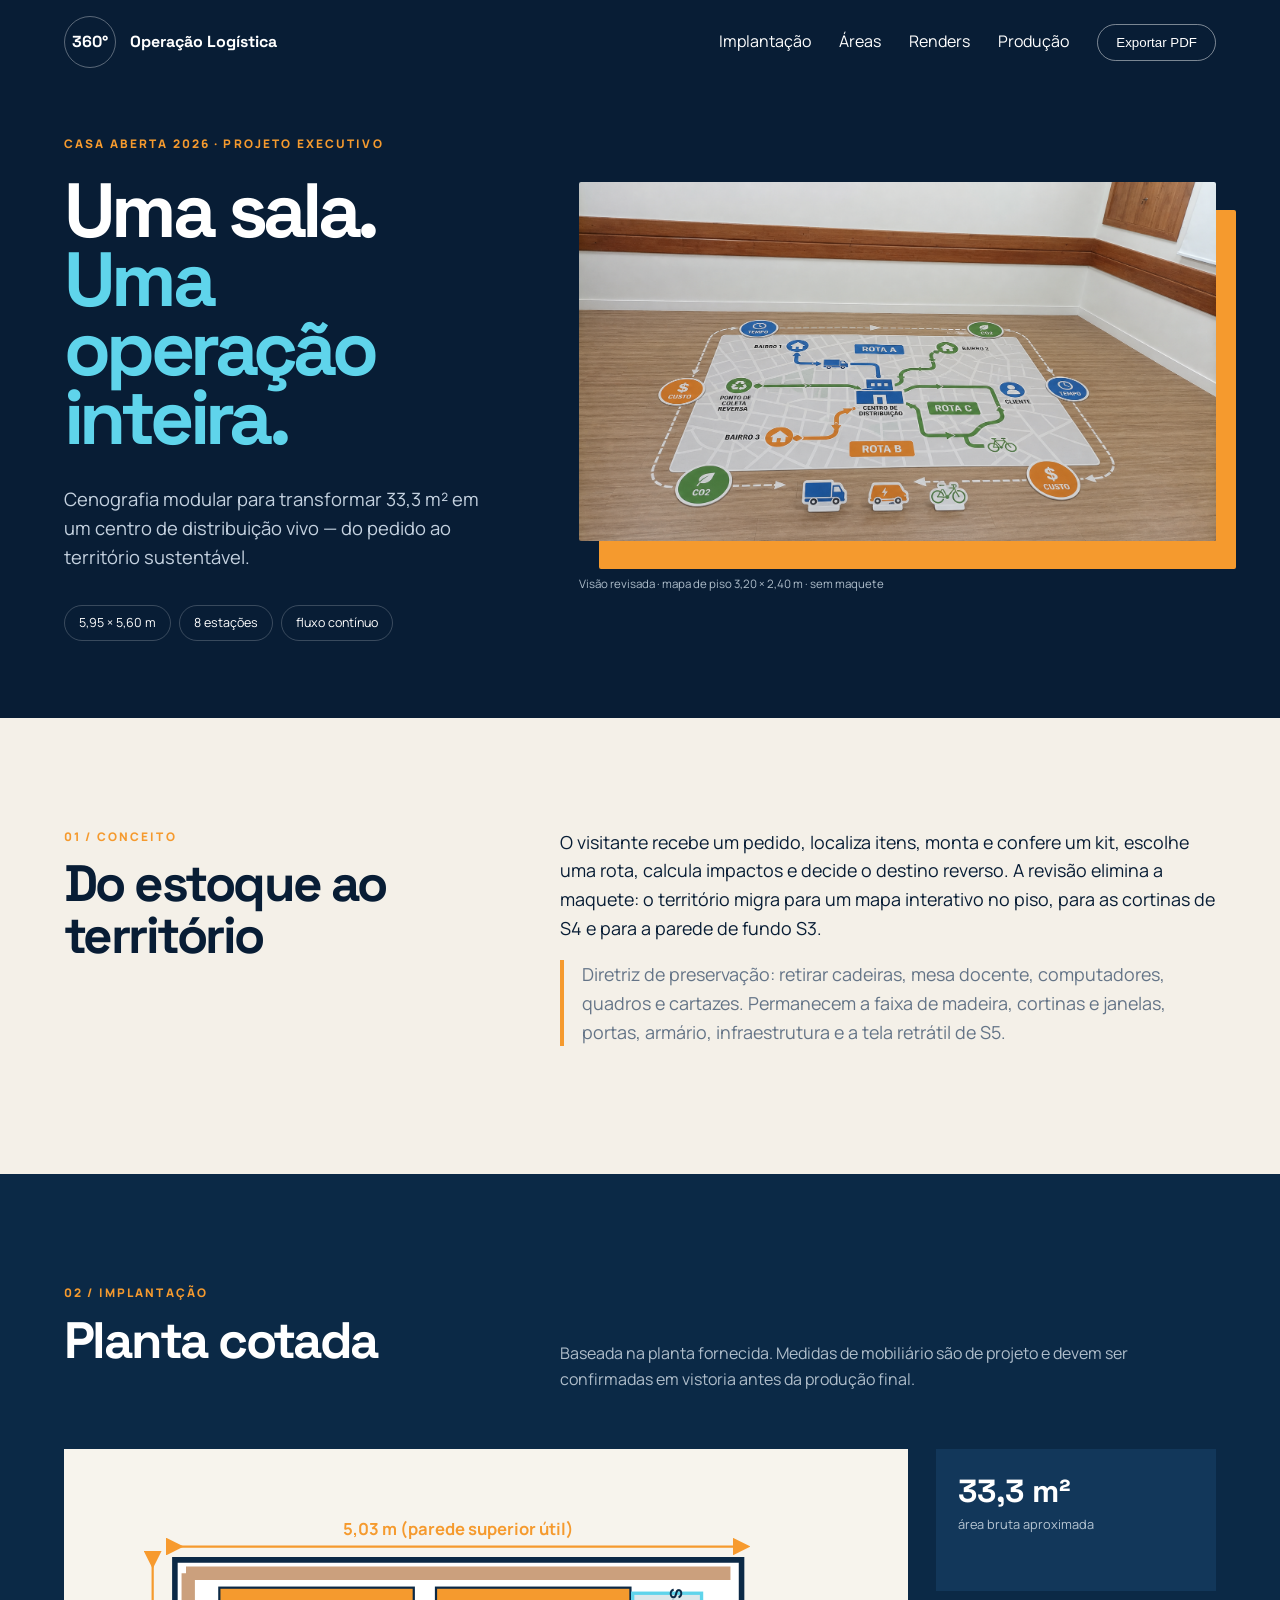
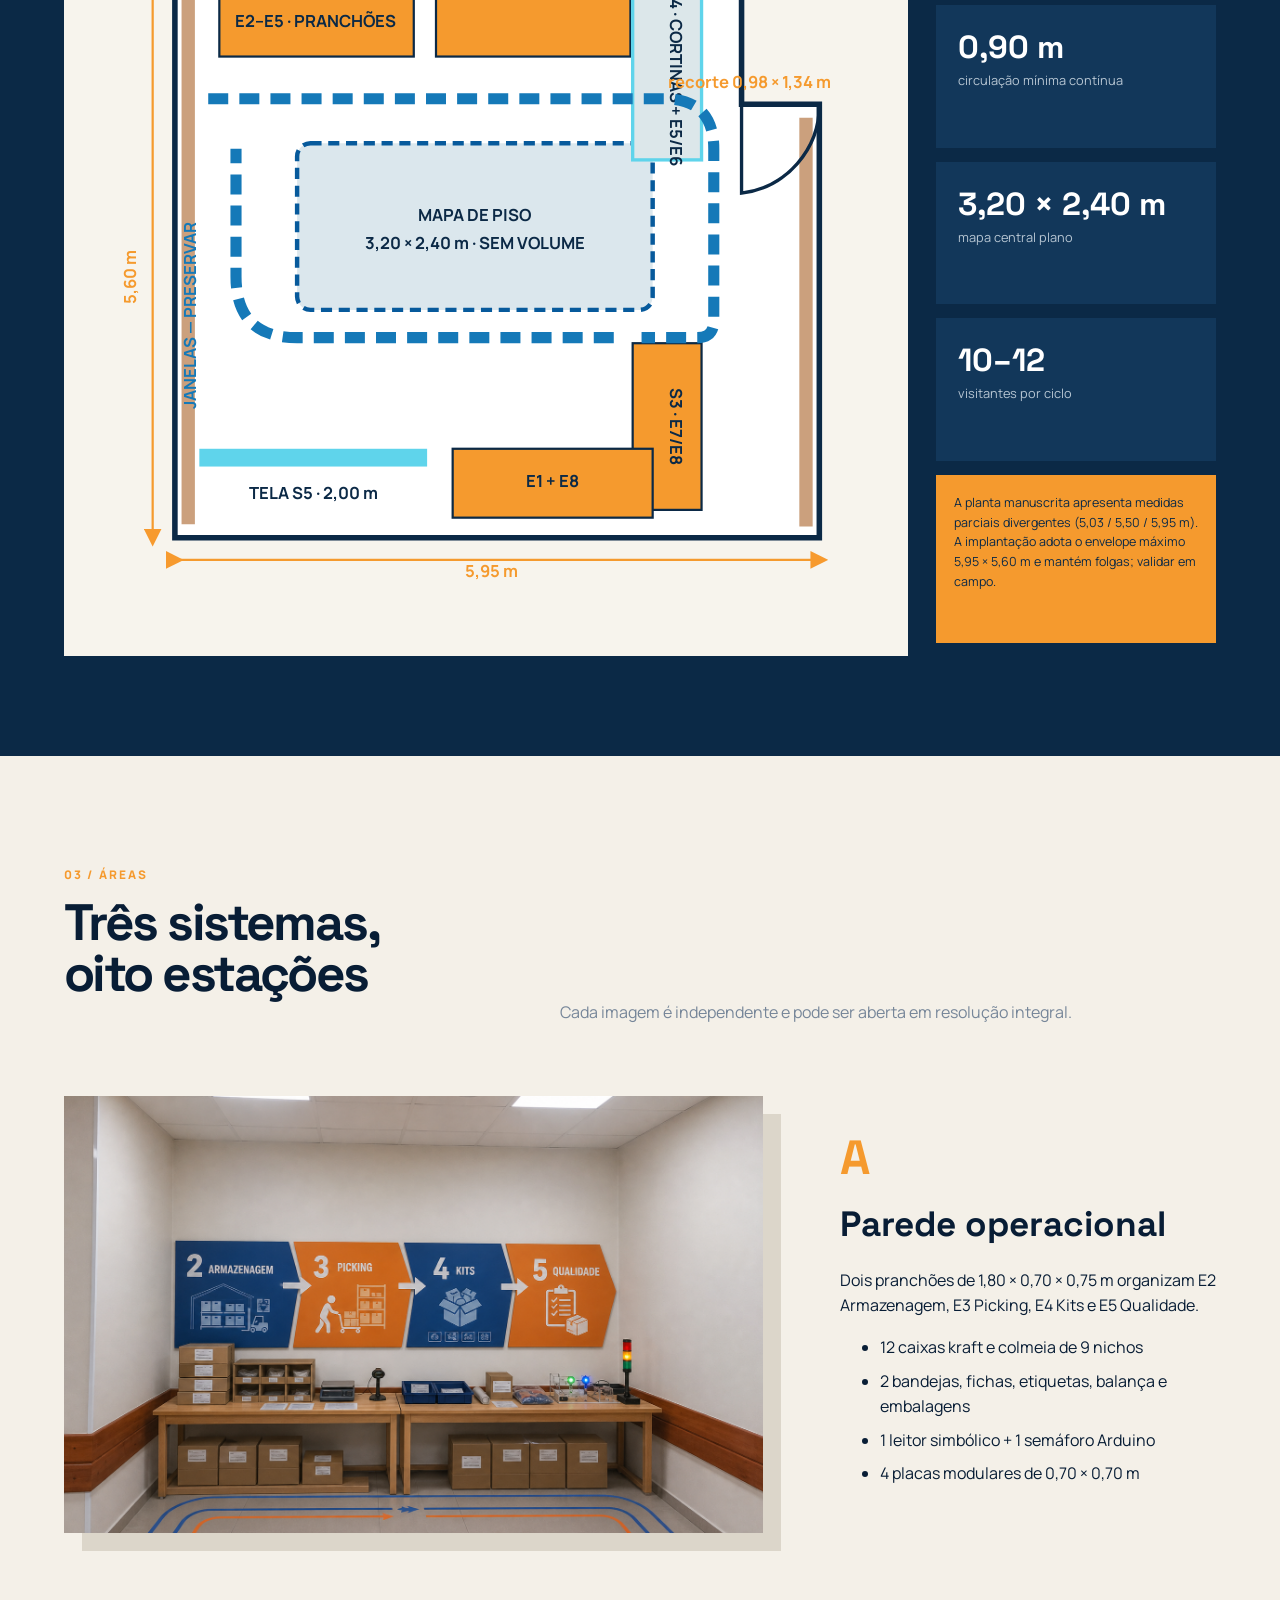
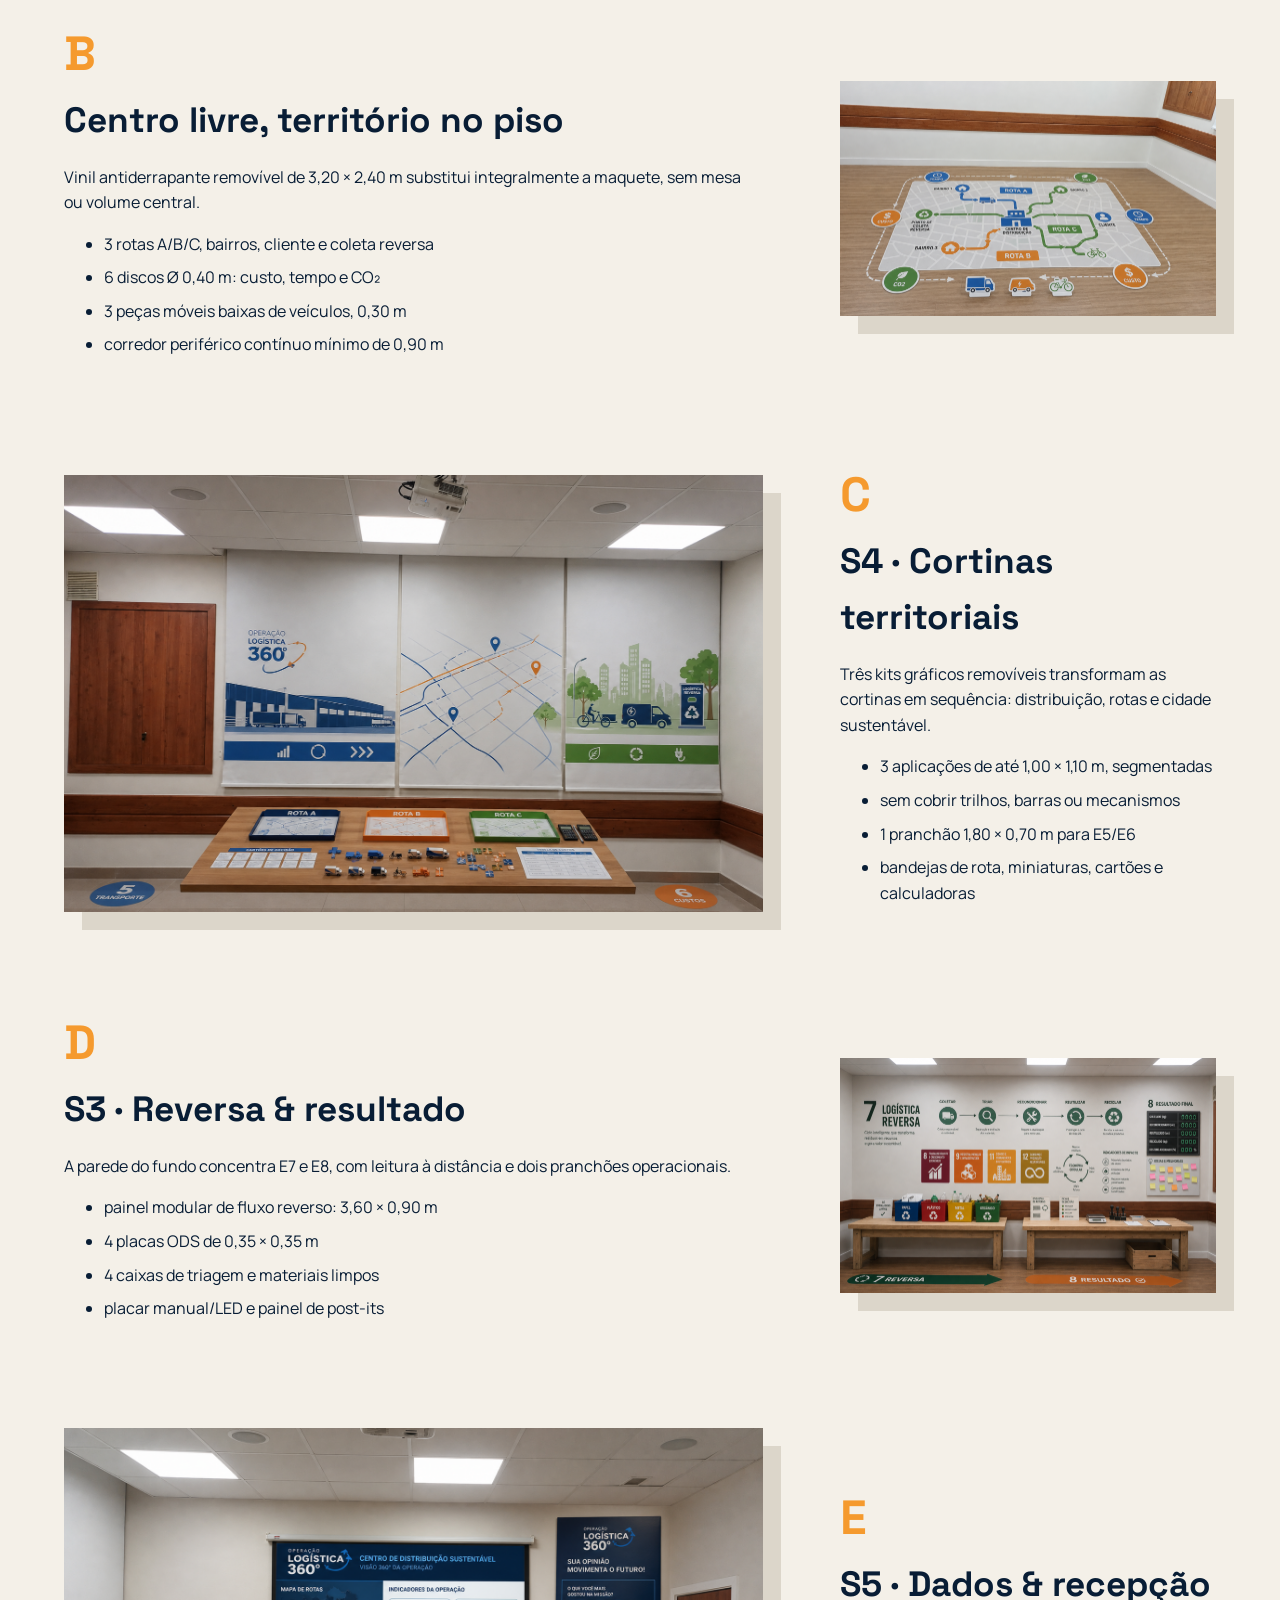
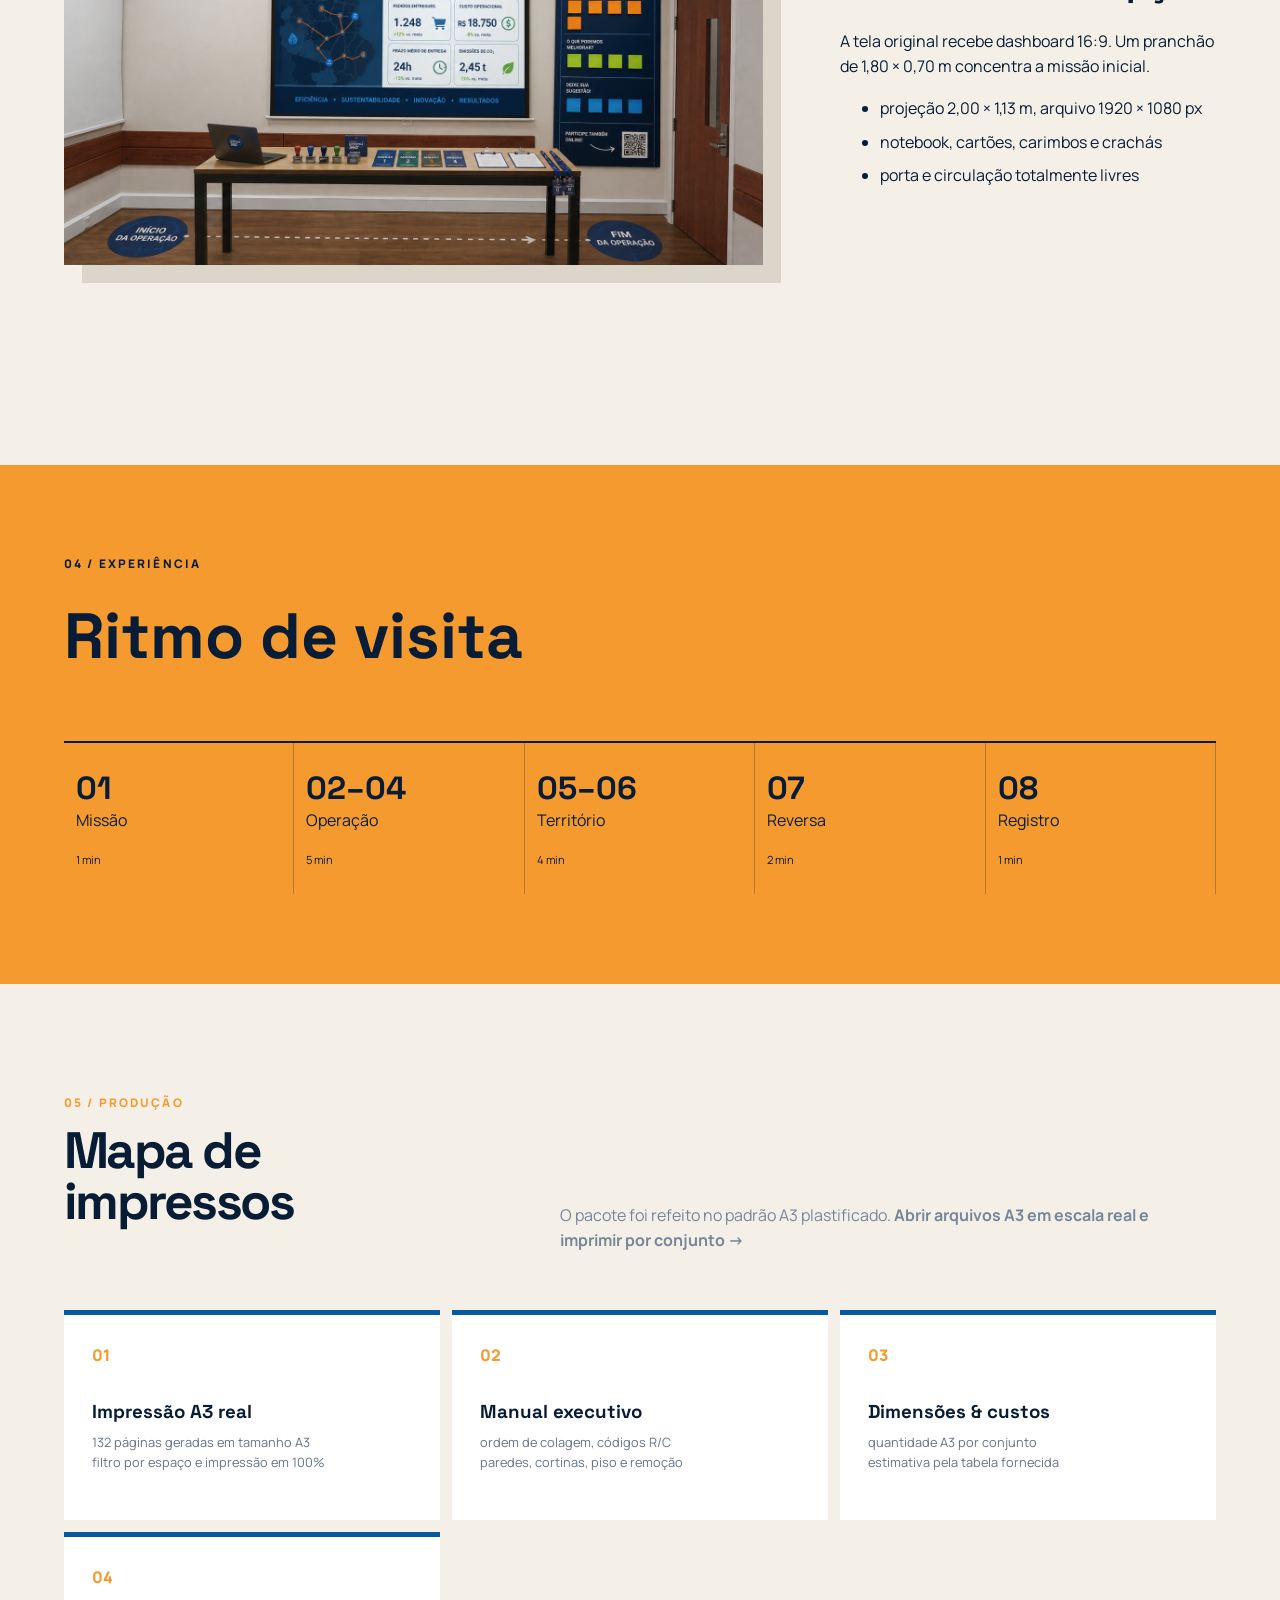
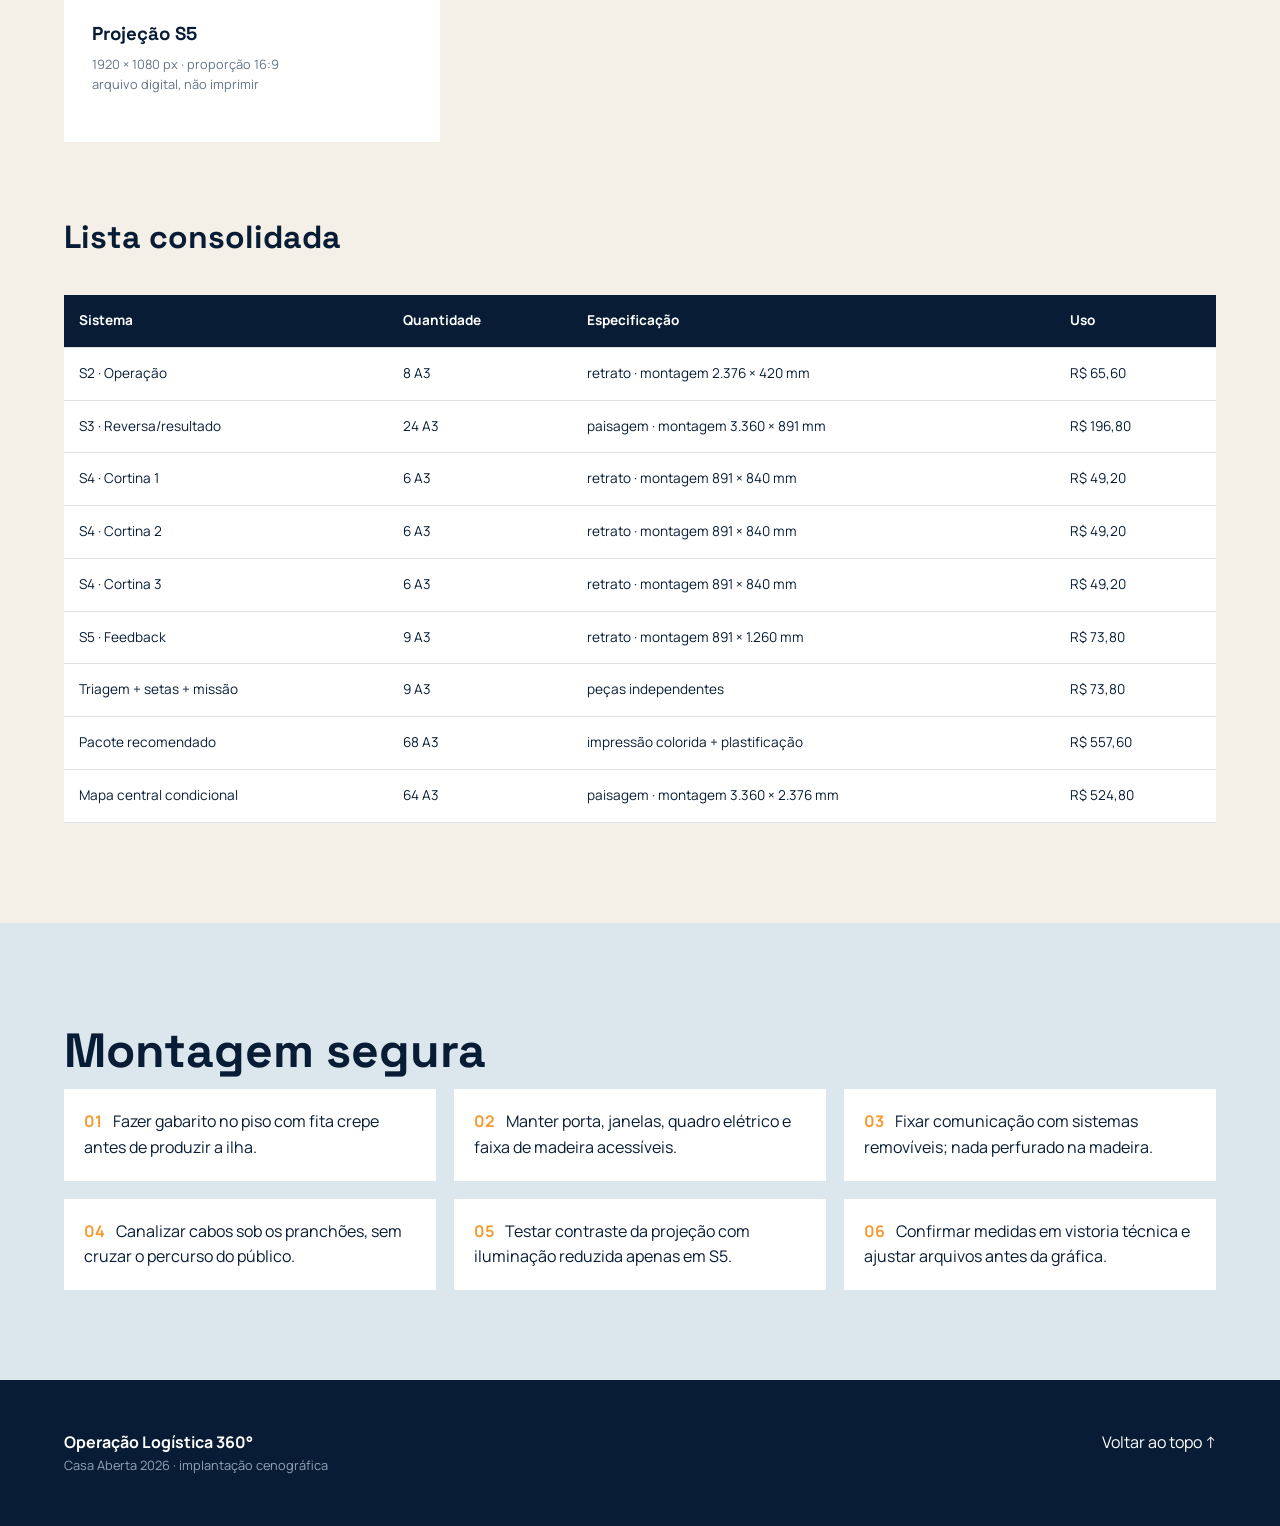
==== index.html @ 4469af79 "Add files via upload" ====
<!doctype html>
<html lang="pt-BR">
<head>
  <meta charset="utf-8">
  <meta name="viewport" content="width=device-width,initial-scale=1">
  <title>Implantação | Operação Logística 360°</title>
  <meta name="description" content="Projeto executivo de ambientação da Operação Logística 360° — Casa Aberta 2026.">
  <link rel="preconnect" href="https://fonts.googleapis.com">
  <link rel="preconnect" href="https://fonts.gstatic.com" crossorigin>
  <link href="https://fonts.googleapis.com/css2?family=Manrope:wght@400;600;700;800&family=Space+Grotesk:wght@500;600;700&display=swap" rel="stylesheet">
  <link rel="stylesheet" href="assets/css/style.css">
  <link rel="stylesheet" href="assets/css/revision.css">
</head>
<body>
  <header class="hero" id="topo">
    <nav><a class="brand" href="#topo"><span>360°</span> Operação Logística</a><div class="navlinks"><a href="#implantacao">Implantação</a><a href="#areas">Áreas</a><a href="renders.html">Renders</a><a href="#producao">Produção</a><button class="ghost" onclick="window.print()">Exportar PDF</button></div></nav>
    <div class="hero-grid">
      <div><p class="eyebrow">CASA ABERTA 2026 · PROJETO EXECUTIVO</p><h1>Uma sala.<br><em>Uma operação inteira.</em></h1><p class="lede">Cenografia modular para transformar 33,3 m² em um centro de distribuição vivo — do pedido ao território sustentável.</p><div class="chips"><span>5,95 × 5,60 m</span><span>8 estações</span><span>fluxo contínuo</span></div></div>
      <figure class="hero-shot"><img src="assets/images/render-centro-mapa-piso.png" alt="Mapa interativo de rotas aplicado no centro da sala"><figcaption>Visão revisada · mapa de piso 3,20 × 2,40 m · sem maquete</figcaption></figure>
    </div>
  </header>

  <main>
    <section class="intro"><div><p class="kicker">01 / CONCEITO</p><h2>Do estoque ao território</h2></div><div><p>O visitante recebe um pedido, localiza itens, monta e confere um kit, escolhe uma rota, calcula impactos e decide o destino reverso. A revisão elimina a maquete: o território migra para um mapa interativo no piso, para as cortinas de S4 e para a parede de fundo S3.</p><p class="note">Diretriz de preservação: retirar cadeiras, mesa docente, computadores, quadros e cartazes. Permanecem a faixa de madeira, cortinas e janelas, portas, armário, infraestrutura e a tela retrátil de S5.</p></div></section>

    <section id="implantacao" class="dark-section"><div class="section-head"><div><p class="kicker">02 / IMPLANTAÇÃO</p><h2>Planta cotada</h2></div><p>Baseada na planta fornecida. Medidas de mobiliário são de projeto e devem ser confirmadas em vistoria antes da produção final.</p></div>
      <div class="plan-layout"><div class="plan-card"><svg viewBox="0 0 720 680" role="img" aria-label="Planta esquemática cotada da sala">
        <defs><marker id="arr" markerWidth="8" markerHeight="8" refX="4" refY="4" orient="auto"><path d="M8 4 0 0v8z" fill="#f79a2e"/></marker></defs>
        <path class="room" d="M80 80H590V210H660V600H80Z"/><path class="wood" d="M90 92H580M92 92V588M648 222V590"/>
        <rect class="table" x="120" y="105" width="175" height="62"/><rect class="table" x="315" y="105" width="175" height="62"/><text x="207" y="140">E2–E5 · PRANCHÕES</text>
        <rect class="floor-map" x="190" y="245" width="320" height="150" rx="12"/><text x="350" y="315">MAPA DE PISO</text><text x="350" y="340">3,20 × 2,40 m · SEM VOLUME</text>
        <rect class="curtain" x="492" y="110" width="62" height="150"/><text transform="translate(526 185) rotate(90)">S4 · CORTINAS + E5/E6</text>
        <rect class="table" x="492" y="425" width="62" height="150"/><text transform="translate(526 500) rotate(90)">S3 · E7/E8</text>
        <rect class="screen" x="102" y="520" width="205" height="16"/><text x="205" y="565">TELA S5 · 2,00 m</text>
        <rect class="table" x="330" y="520" width="180" height="62"/><text x="420" y="554">E1 + E8</text>
        <path class="route" d="M110 205H520Q565 205 565 250V405Q565 420 550 420H500M475 420H190Q135 420 135 365V250"/>
        <text class="dim" x="335" y="58">5,03 m (parede superior útil)</text><line class="measure" x1="80" y1="68" x2="590" y2="68"/>
        <text class="dim" x="365" y="635">5,95 m</text><line class="measure" x1="80" y1="620" x2="660" y2="620"/>
        <text class="dim" transform="translate(45 365) rotate(-90)">5,60 m</text><line class="measure" x1="60" y1="80" x2="60" y2="600"/>
        <text class="dim" x="597" y="195">recorte 0,98 × 1,34 m</text><path class="door" d="M590 210v80a80 80 0 0 0 70-80"/>
        <text class="window" transform="translate(99 400) rotate(-90)">JANELAS — PRESERVAR</text>
      </svg></div>
      <aside class="metrics"><div><b>33,3 m²</b><span>área bruta aproximada</span></div><div><b>0,90 m</b><span>circulação mínima contínua</span></div><div><b>3,20 × 2,40 m</b><span>mapa central plano</span></div><div><b>10–12</b><span>visitantes por ciclo</span></div><p class="warning">A planta manuscrita apresenta medidas parciais divergentes (5,03 / 5,50 / 5,95 m). A implantação adota o envelope máximo 5,95 × 5,60 m e mantém folgas; validar em campo.</p></aside></div>
    </section>

    <section id="areas" class="areas"><div class="section-head"><div><p class="kicker">03 / ÁREAS</p><h2>Três sistemas, oito estações</h2></div><p>Cada imagem é independente e pode ser aberta em resolução integral.</p></div>
      <article class="area-card"><a href="assets/images/render-parede-operacional.png" target="_blank"><img src="assets/images/render-parede-operacional.png" alt="Parede operacional com pranchões"></a><div><span class="num">A</span><h3>Parede operacional</h3><p>Dois pranchões de 1,80 × 0,70 × 0,75 m organizam E2 Armazenagem, E3 Picking, E4 Kits e E5 Qualidade.</p><ul><li>12 caixas kraft e colmeia de 9 nichos</li><li>2 bandejas, fichas, etiquetas, balança e embalagens</li><li>1 leitor simbólico + 1 semáforo Arduino</li><li>4 placas modulares de 0,70 × 0,70 m</li></ul></div></article>
      <article class="area-card reverse"><a href="assets/images/render-centro-mapa-piso.png" target="_blank"><img src="assets/images/render-centro-mapa-piso.png" alt="Mapa interativo plano no centro da sala"></a><div><span class="num">B</span><h3>Centro livre, território no piso</h3><p>Vinil antiderrapante removível de 3,20 × 2,40 m substitui integralmente a maquete, sem mesa ou volume central.</p><ul><li>3 rotas A/B/C, bairros, cliente e coleta reversa</li><li>6 discos Ø 0,40 m: custo, tempo e CO₂</li><li>3 peças móveis baixas de veículos, 0,30 m</li><li>corredor periférico contínuo mínimo de 0,90 m</li></ul></div></article>
      <article class="area-card"><a href="assets/images/render-cortinas-s4.png" target="_blank"><img src="assets/images/render-cortinas-s4.png" alt="Cortinas de S4 decoradas com narrativa logística"></a><div><span class="num">C</span><h3>S4 · Cortinas territoriais</h3><p>Três kits gráficos removíveis transformam as cortinas em sequência: distribuição, rotas e cidade sustentável.</p><ul><li>3 aplicações de até 1,00 × 1,10 m, segmentadas</li><li>sem cobrir trilhos, barras ou mecanismos</li><li>1 pranchão 1,80 × 0,70 m para E5/E6</li><li>bandejas de rota, miniaturas, cartões e calculadoras</li></ul></div></article>
      <article class="area-card reverse"><a href="assets/images/render-fundo-s3.png" target="_blank"><img src="assets/images/render-fundo-s3.png" alt="Parede de fundo S3 com logística reversa e resultado"></a><div><span class="num">D</span><h3>S3 · Reversa & resultado</h3><p>A parede do fundo concentra E7 e E8, com leitura à distância e dois pranchões operacionais.</p><ul><li>painel modular de fluxo reverso: 3,60 × 0,90 m</li><li>4 placas ODS de 0,35 × 0,35 m</li><li>4 caixas de triagem e materiais limpos</li><li>placar manual/LED e painel de post-its</li></ul></div></article>
      <article class="area-card"><a href="assets/images/render-projecao.png" target="_blank"><img src="assets/images/render-projecao.png" alt="Tela de projeção e recepção"></a><div><span class="num">E</span><h3>S5 · Dados & recepção</h3><p>A tela original recebe dashboard 16:9. Um pranchão de 1,80 × 0,70 m concentra a missão inicial.</p><ul><li>projeção 2,00 × 1,13 m, arquivo 1920 × 1080 px</li><li>notebook, cartões, carimbos e crachás</li><li>porta e circulação totalmente livres</li></ul></div></article>
    </section>

    <section class="flow"><div><p class="kicker">04 / EXPERIÊNCIA</p><h2>Ritmo de visita</h2></div><ol><li><b>01</b><span>Missão<small>1 min</small></span></li><li><b>02–04</b><span>Operação<small>5 min</small></span></li><li><b>05–06</b><span>Território<small>4 min</small></span></li><li><b>07</b><span>Reversa<small>2 min</small></span></li><li><b>08</b><span>Registro<small>1 min</small></span></li></ol></section>

    <section id="producao" class="production"><div class="section-head"><div><p class="kicker">05 / PRODUÇÃO</p><h2>Mapa de impressos</h2></div><p>O pacote foi refeito no padrão A3 plastificado. <a href="pacote-impressao-a3-v2/index.html" target="_blank"><strong>Abrir arquivos A3 em escala real e imprimir por conjunto →</strong></a></p></div><div class="asset-grid">
      <a class="asset" href="pacote-impressao-a3-v2/index.html" target="_blank"><span>01</span><h3>Impressão A3 real</h3><p>132 páginas geradas em tamanho A3<br>filtro por espaço e impressão em 100%</p></a>
      <a class="asset" href="pacote-impressao-a3-v2/MANUAL-DE-MONTAGEM.md" target="_blank"><span>02</span><h3>Manual executivo</h3><p>ordem de colagem, códigos R/C<br>paredes, cortinas, piso e remoção</p></a>
      <a class="asset" href="pacote-impressao-a3-v2/dimensoes-e-custos.md" target="_blank"><span>03</span><h3>Dimensões & custos</h3><p>quantidade A3 por conjunto<br>estimativa pela tabela fornecida</p></a>
      <a class="asset" href="assets/print/dashboard-projecao.svg" target="_blank"><span>04</span><h3>Projeção S5</h3><p>1920 × 1080 px · proporção 16:9<br>arquivo digital, não imprimir</p></a>
    </div>
    <div class="bill"><h3>Lista consolidada</h3><div class="table-wrap"><table><thead><tr><th>Sistema</th><th>Quantidade</th><th>Especificação</th><th>Uso</th></tr></thead><tbody>
      <tr><td>S2 · Operação</td><td>8 A3</td><td>retrato · montagem 2.376 × 420 mm</td><td>R$ 65,60</td></tr><tr><td>S3 · Reversa/resultado</td><td>24 A3</td><td>paisagem · montagem 3.360 × 891 mm</td><td>R$ 196,80</td></tr><tr><td>S4 · Cortina 1</td><td>6 A3</td><td>retrato · montagem 891 × 840 mm</td><td>R$ 49,20</td></tr><tr><td>S4 · Cortina 2</td><td>6 A3</td><td>retrato · montagem 891 × 840 mm</td><td>R$ 49,20</td></tr><tr><td>S4 · Cortina 3</td><td>6 A3</td><td>retrato · montagem 891 × 840 mm</td><td>R$ 49,20</td></tr><tr><td>S5 · Feedback</td><td>9 A3</td><td>retrato · montagem 891 × 1.260 mm</td><td>R$ 73,80</td></tr><tr><td>Triagem + setas + missão</td><td>9 A3</td><td>peças independentes</td><td>R$ 73,80</td></tr><tr><td>Pacote recomendado</td><td>68 A3</td><td>impressão colorida + plastificação</td><td>R$ 557,60</td></tr><tr><td>Mapa central condicional</td><td>64 A3</td><td>paisagem · montagem 3.360 × 2.376 mm</td><td>R$ 524,80</td></tr>
    </tbody></table></div></div></section>

    <section class="rules"><h2>Montagem segura</h2><div><p><b>01</b> Fazer gabarito no piso com fita crepe antes de produzir a ilha.</p><p><b>02</b> Manter porta, janelas, quadro elétrico e faixa de madeira acessíveis.</p><p><b>03</b> Fixar comunicação com sistemas removíveis; nada perfurado na madeira.</p><p><b>04</b> Canalizar cabos sob os pranchões, sem cruzar o percurso do público.</p><p><b>05</b> Testar contraste da projeção com iluminação reduzida apenas em S5.</p><p><b>06</b> Confirmar medidas em vistoria técnica e ajustar arquivos antes da gráfica.</p></div></section>
  </main>
  <footer><div><b>Operação Logística 360°</b><span>Casa Aberta 2026 · implantação cenográfica</span></div><a href="#topo">Voltar ao topo ↑</a></footer>
  <script src="assets/js/app.js"></script>
</body></html>
---- assets/css/style.css ----
:root{--ink:#081d35;--blue:#075a9c;--cyan:#5fd4eb;--orange:#f59a2e;--paper:#f4f0e8;--white:#fff;--muted:#647487}*{box-sizing:border-box}html{scroll-behavior:smooth}body{margin:0;background:var(--paper);color:var(--ink);font:16px/1.6 Manrope,Arial,sans-serif}a{color:inherit;text-decoration:none}img{display:block;width:100%}h1,h2,h3,p{margin-top:0}h1,h2,h3,.brand{font-family:"Space Grotesk",sans-serif}nav{height:84px;display:flex;align-items:center;justify-content:space-between;max-width:1440px;margin:auto;padding:0 5vw}.brand{font-weight:700}.brand span{display:inline-grid;place-items:center;width:52px;height:52px;border:1px solid #ffffff55;border-radius:50%;margin-right:10px}.navlinks{display:flex;gap:28px;align-items:center}.ghost{border:1px solid #ffffff77;background:transparent;color:#fff;border-radius:99px;padding:10px 18px}.hero{background:var(--ink);color:#fff;padding-bottom:6vw}.hero-grid{max-width:1440px;margin:4vw auto 0;padding:0 5vw;display:grid;grid-template-columns:.8fr 1.2fr;gap:7vw;align-items:center}.eyebrow,.kicker{font-size:.74rem;font-weight:800;letter-spacing:.18em;color:var(--orange)}h1{font-size:clamp(3.4rem,6vw,7rem);line-height:.9;letter-spacing:-.06em;margin:22px 0 32px}h1 em{font-style:normal;color:var(--cyan)}.lede{font-size:1.15rem;color:#c4d1df;max-width:590px}.chips{display:flex;gap:8px;flex-wrap:wrap;margin-top:32px}.chips span{border:1px solid #ffffff33;border-radius:99px;padding:7px 14px;font-size:.78rem}.hero-shot{margin:0;position:relative}.hero-shot img{border-radius:2px;box-shadow:20px 28px 0 #f59a2e}.hero-shot figcaption{font-size:.72rem;color:#aebdca;margin-top:34px}.intro,.section-head{max-width:1280px;margin:auto;display:grid;grid-template-columns:.75fr 1.25fr;gap:8vw;padding:110px 5vw}.intro h2,.section-head h2{font-size:clamp(2.3rem,4vw,4.7rem);line-height:1;letter-spacing:-.05em}.intro>div:last-child{font-size:1.12rem}.note{border-left:4px solid var(--orange);padding-left:18px;color:var(--muted)}.dark-section{background:#0b2946;color:#fff;padding-bottom:100px}.dark-section .section-head{padding-bottom:40px}.section-head>p{color:#768699;align-self:end;max-width:600px}.dark-section .section-head>p{color:#afbdca}.plan-layout{max-width:1280px;margin:auto;padding:0 5vw;display:grid;grid-template-columns:1fr 280px;gap:28px}.plan-card{background:#f7f4ed;padding:22px}.plan-card svg{width:100%}.room{fill:#fff;stroke:#0b2946;stroke-width:5}.wood{stroke:#b67947;stroke-width:12;opacity:.7}.table{fill:#f59a2e;stroke:#0b2946;stroke-width:2}.island{fill:#0b2946;stroke:#5fd4eb;stroke-width:4}.screen{fill:#5fd4eb}.plan-card text{font:700 15px Manrope;fill:#0b2946;text-anchor:middle}.plan-card .island+text,.plan-card .island+text+text{fill:#fff}.measure{stroke:#f59a2e;stroke-width:2;marker-start:url(#arr);marker-end:url(#arr)}.dim{fill:#f59a2e!important}.route{fill:none;stroke:#1579b8;stroke-width:10;stroke-dasharray:18 10}.door{fill:none;stroke:#0b2946;stroke-width:3}.window{fill:#1579b8!important}.metrics{display:grid;gap:14px}.metrics div{background:#12375a;padding:22px}.metrics b{display:block;font:700 2rem "Space Grotesk"}.metrics span{color:#b6c5d2;font-size:.8rem}.warning{background:#f59a2e;color:#0b2946;padding:18px;font-size:.78rem}.areas{padding:0 0 110px}.areas .section-head{padding-bottom:55px}.area-card{max-width:1280px;margin:0 auto 90px;padding:0 5vw;display:grid;grid-template-columns:1.3fr .7fr;gap:6vw;align-items:center}.area-card.reverse>a{order:2}.area-card img{aspect-ratio:16/10;object-fit:cover;box-shadow:18px 18px 0 #dcd6ca}.area-card h3{font-size:2.2rem;margin:8px 0 16px}.num{font:700 3rem "Space Grotesk";color:var(--orange)}.area-card li{margin:8px 0}.flow{background:var(--orange);padding:90px 5vw}.flow>div,.flow ol{max-width:1280px;margin:auto}.flow h2{font-size:4rem}.flow .kicker{color:var(--ink)}.flow ol{list-style:none;padding:0;display:grid;grid-template-columns:repeat(5,1fr);border-top:2px solid var(--ink)}.flow li{padding:25px 12px;border-right:1px solid #081d3544}.flow li b,.flow li span,.flow small{display:block}.flow li b{font:700 2rem "Space Grotesk"}.flow small{font-size:.7rem;margin-top:18px}.production{padding-bottom:100px}.production .section-head{padding-bottom:40px}.asset-grid{max-width:1280px;margin:auto;padding:0 5vw;display:grid;grid-template-columns:repeat(3,1fr);gap:12px}.asset{background:#fff;padding:28px;min-height:210px;border-top:5px solid var(--blue);transition:.2s}.asset:hover{transform:translateY(-5px);border-color:var(--orange)}.asset span{color:var(--orange);font-weight:800}.asset h3{margin:28px 0 5px}.asset p{color:var(--muted);font-size:.8rem}.bill{max-width:1280px;margin:70px auto 0;padding:0 5vw}.bill h3{font-size:2rem}.table-wrap{overflow:auto}table{width:100%;border-collapse:collapse;background:#fff}th,td{text-align:left;padding:15px;border-bottom:1px solid #dde1e5;font-size:.85rem}th{background:var(--ink);color:#fff}.rules{background:#dbe7ed;padding:90px 5vw}.rules h2,.rules>div{max-width:1280px;margin:0 auto}.rules h2{font-size:3rem}.rules>div{display:grid;grid-template-columns:repeat(3,1fr);gap:18px}.rules p{background:#fff;padding:20px;margin:0}.rules b{color:var(--orange);margin-right:8px}footer{background:var(--ink);color:#fff;padding:50px 5vw;display:flex;justify-content:space-between}footer span{display:block;color:#91a4b5;font-size:.8rem}@media(max-width:850px){.navlinks a{display:none}.hero-grid,.intro,.section-head,.plan-layout,.area-card{grid-template-columns:1fr}.hero-grid{gap:60px}.hero-shot img{box-shadow:10px 12px 0 var(--orange)}.area-card.reverse>a{order:0}.flow ol{grid-template-columns:1fr}.asset-grid,.rules>div{grid-template-columns:1fr}.section-head,.intro{padding:75px 5vw}.plan-layout{padding:0 3vw}.metrics{grid-template-columns:1fr 1fr}}@media print{nav,.ghost{display:none}.hero{padding-top:30px}.hero-grid{margin-top:0}.area-card{break-inside:avoid}.dark-section{break-before:page}.production{break-before:page}}
---- assets/css/revision.css ----
.floor-map{fill:#dbe7ed;stroke:#075a9c;stroke-width:4;stroke-dasharray:10 6}.curtain{fill:#dce7ea;stroke:#5fd4eb;stroke-width:3}.plan-card .floor-map+text,.plan-card .floor-map+text+text{fill:#0b2946}
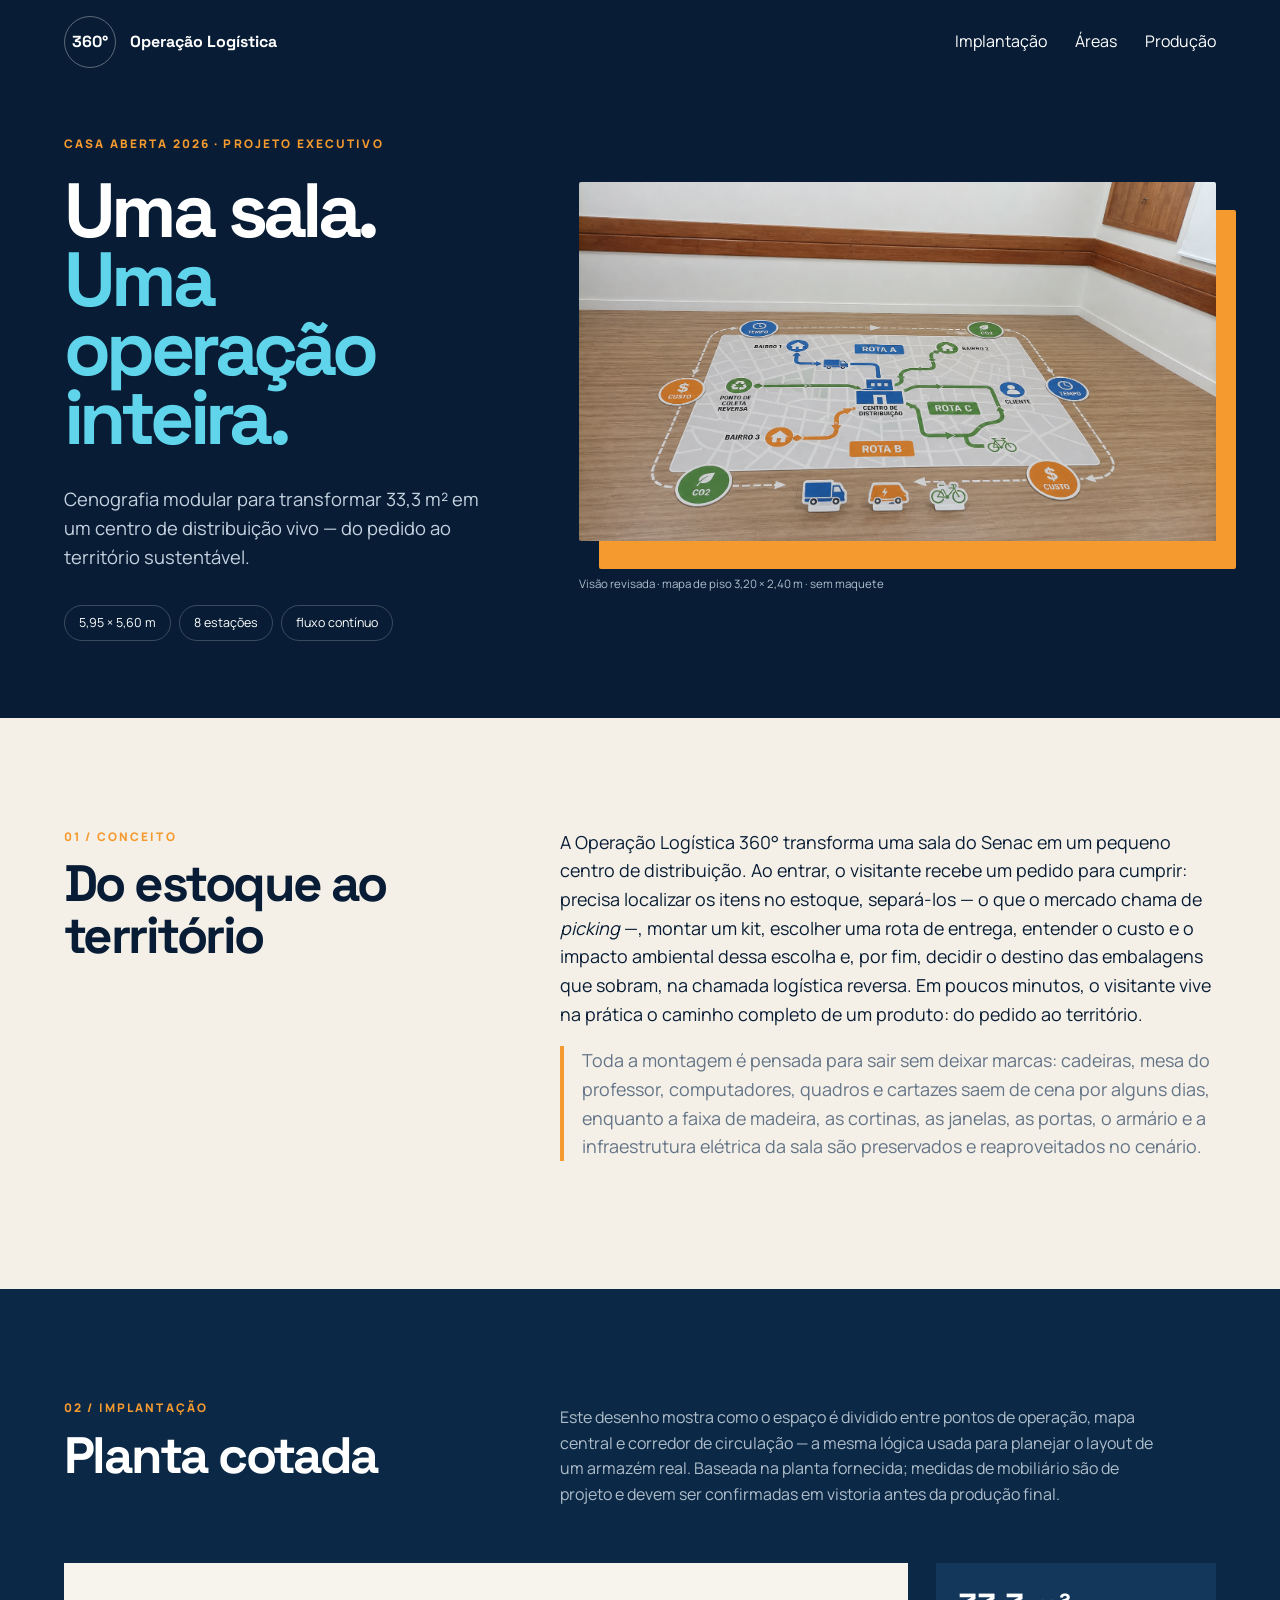
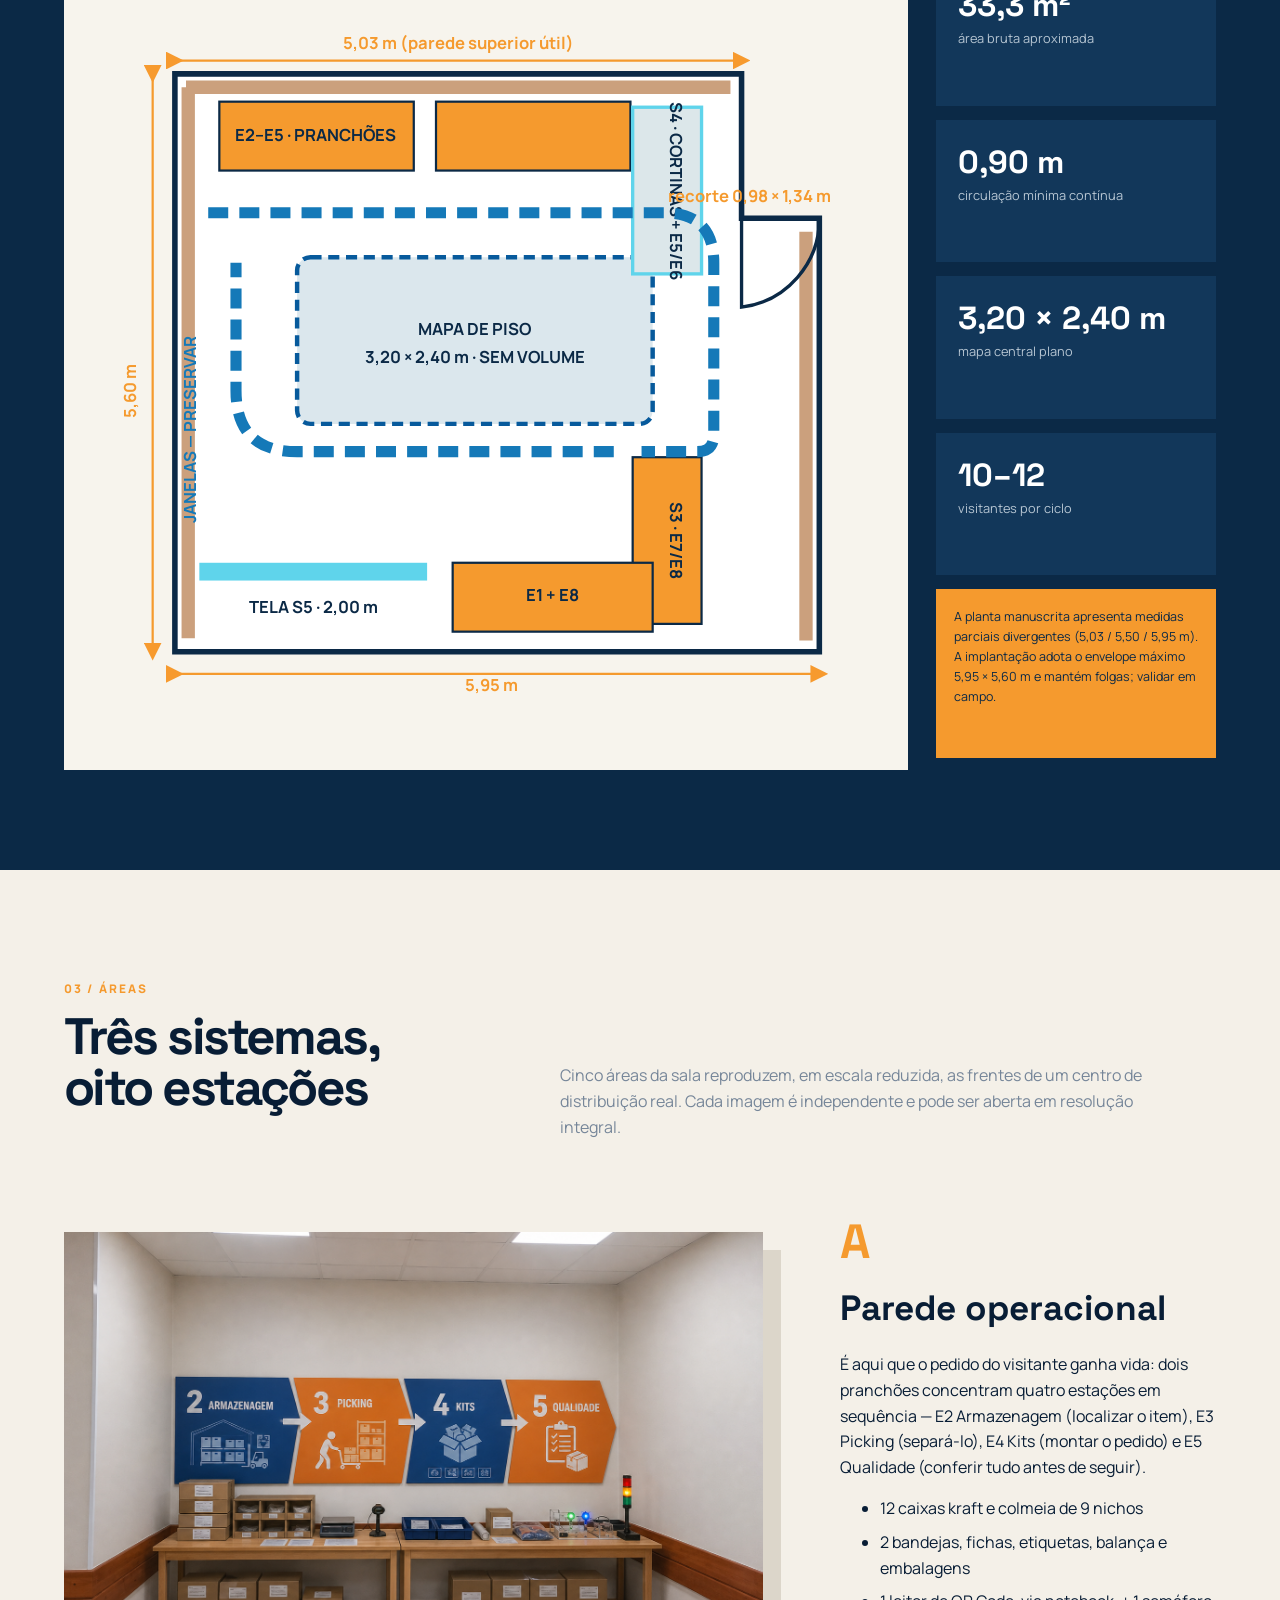
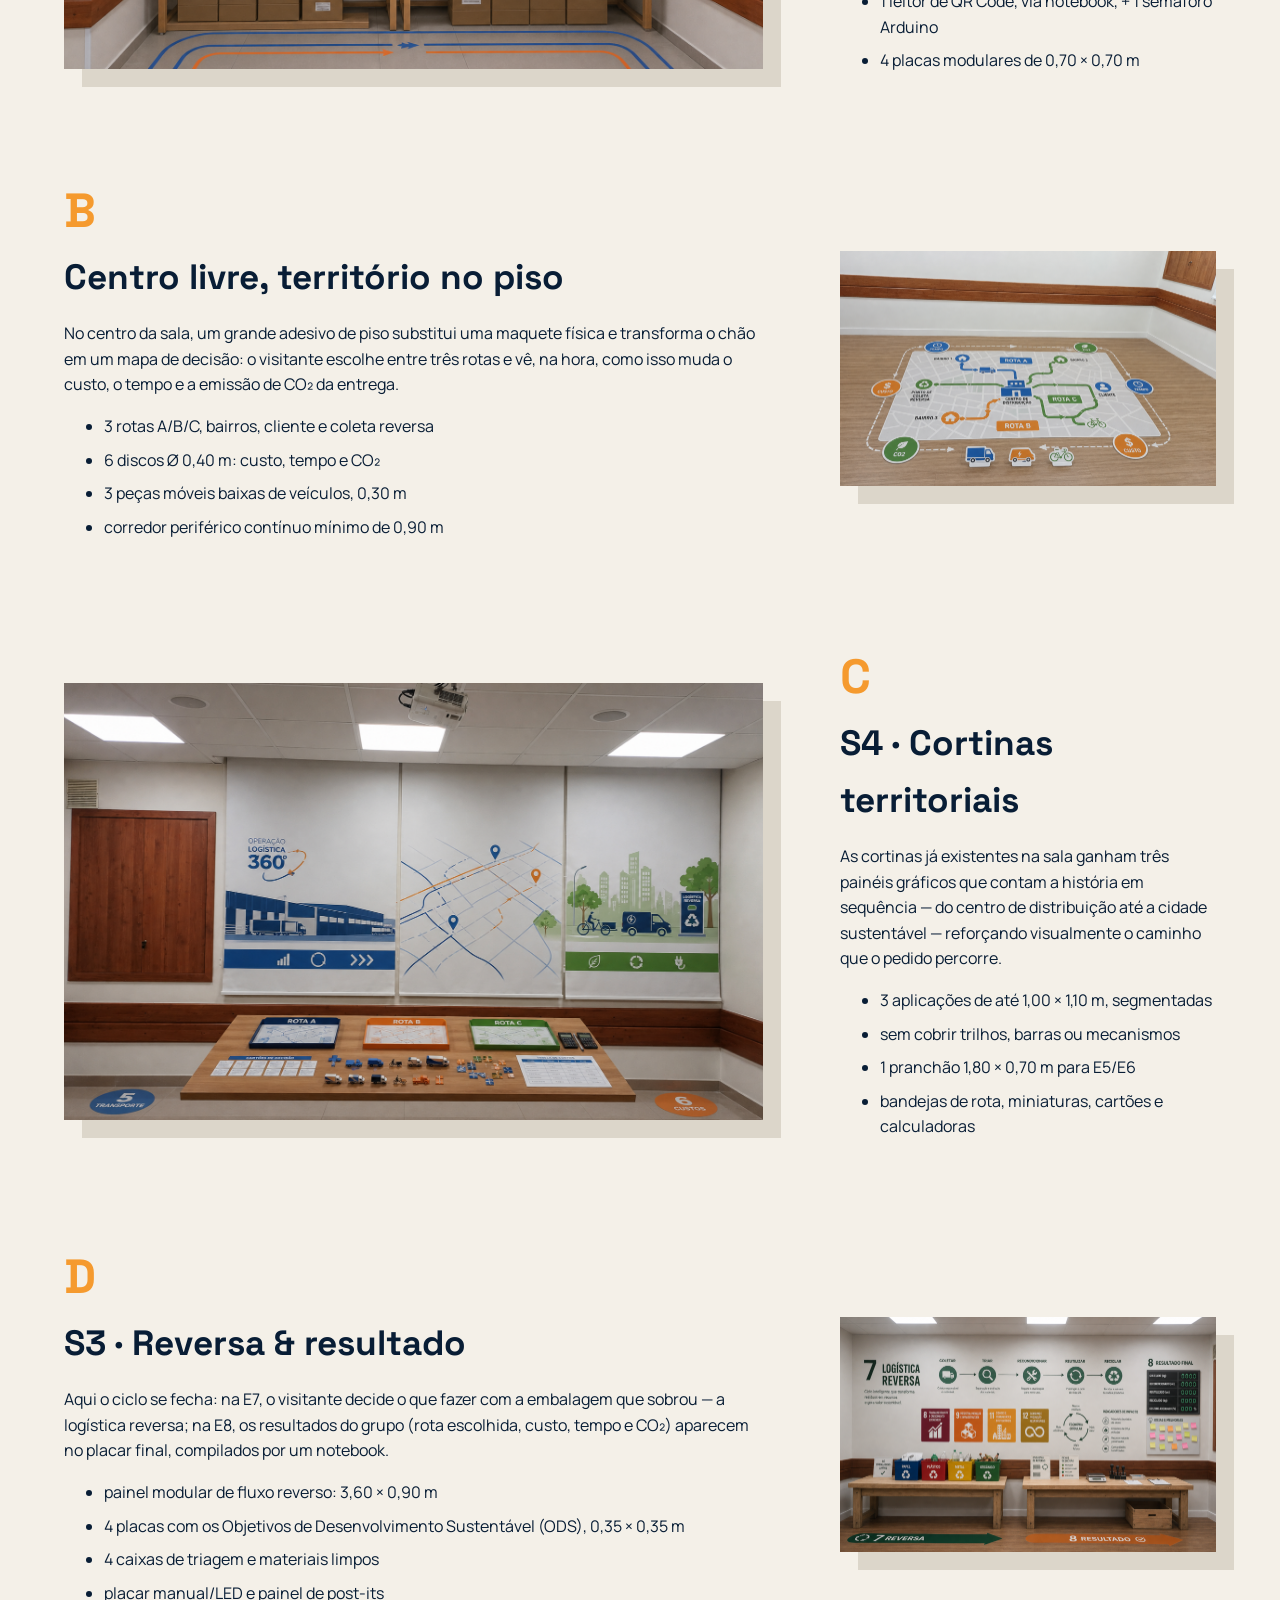
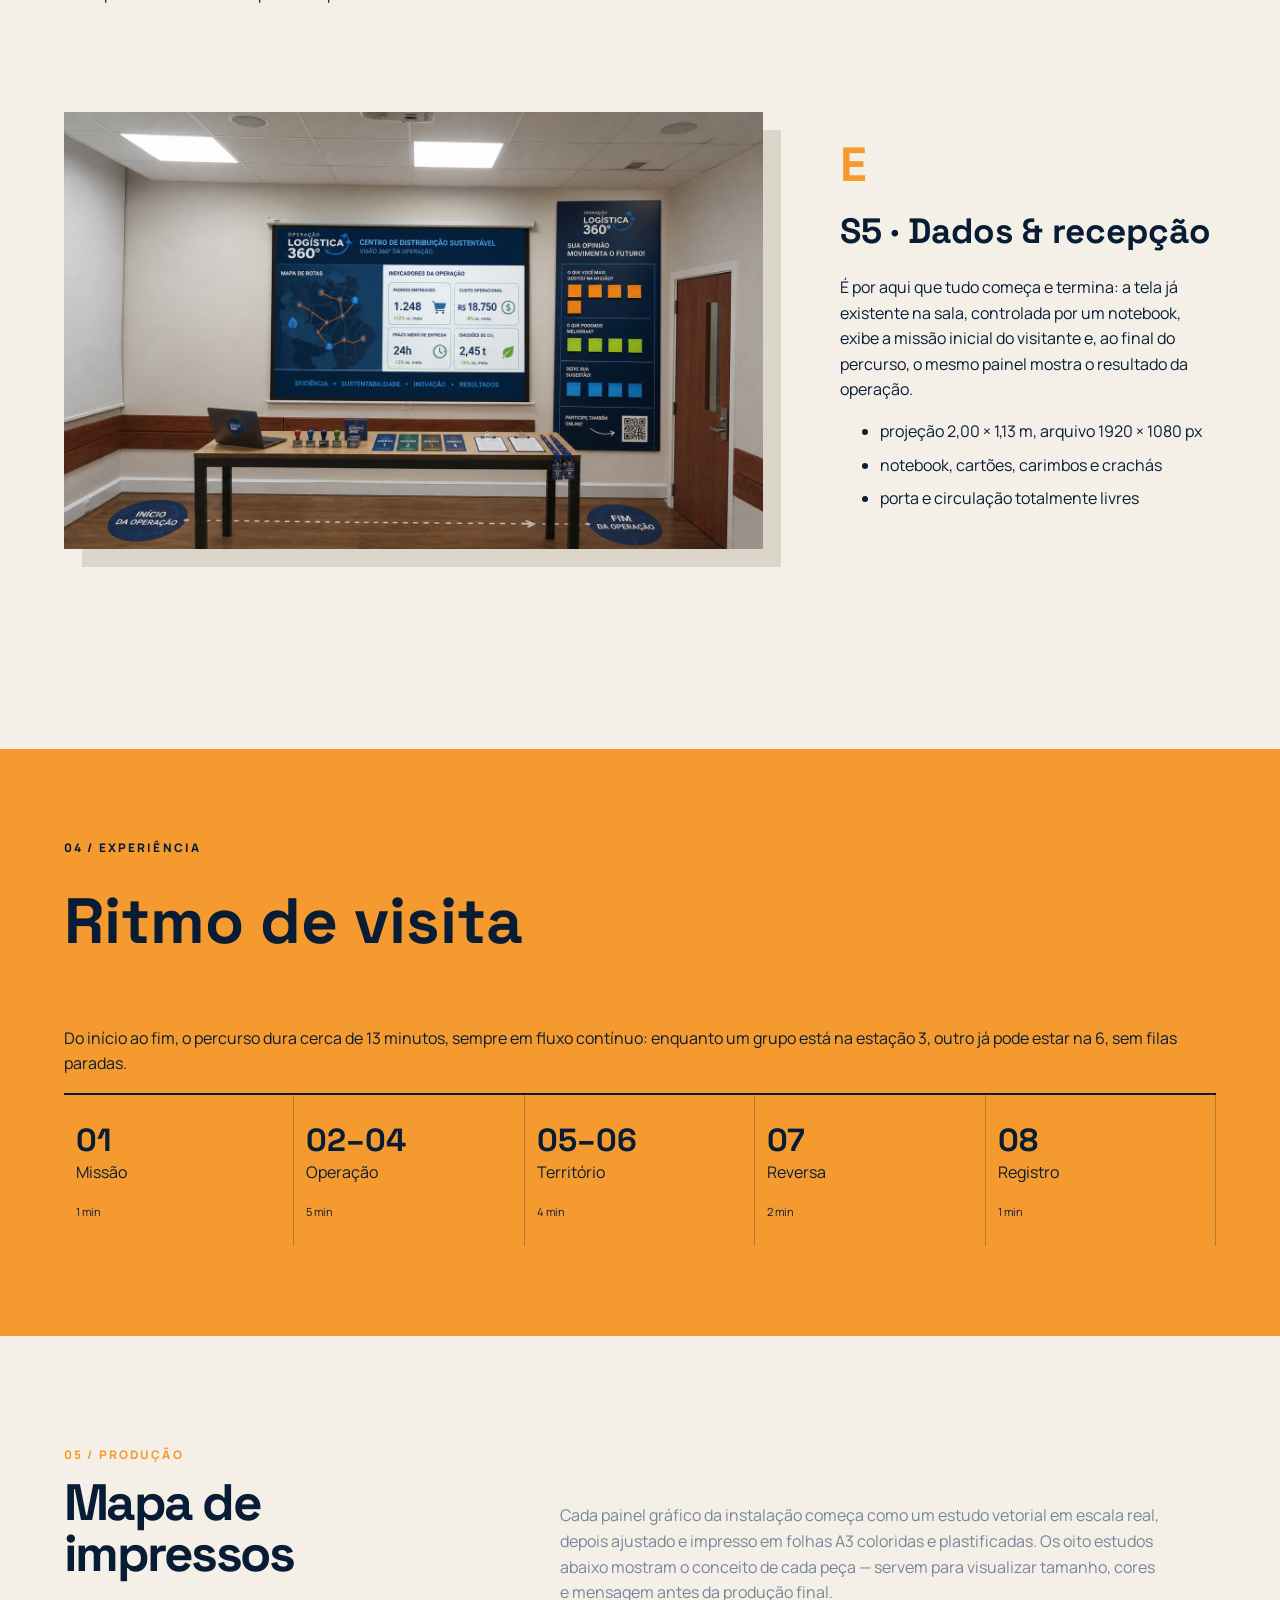
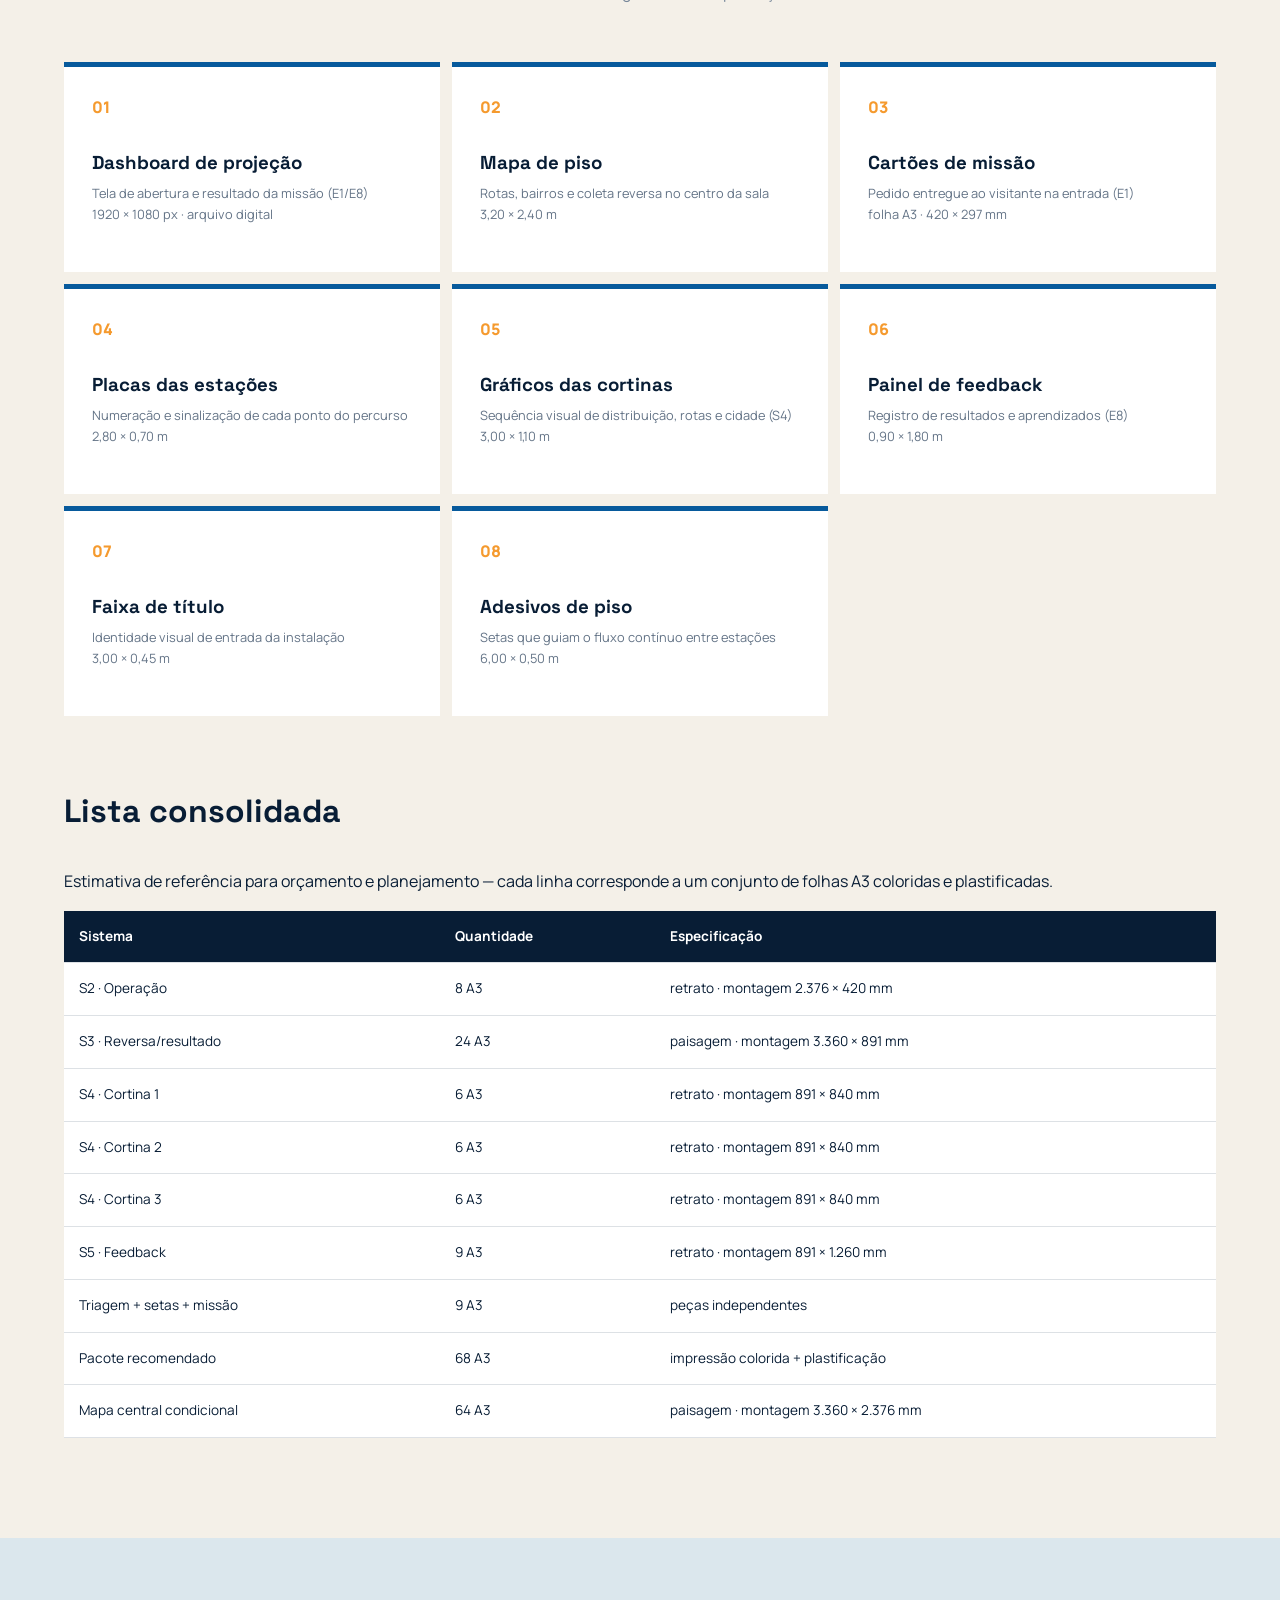
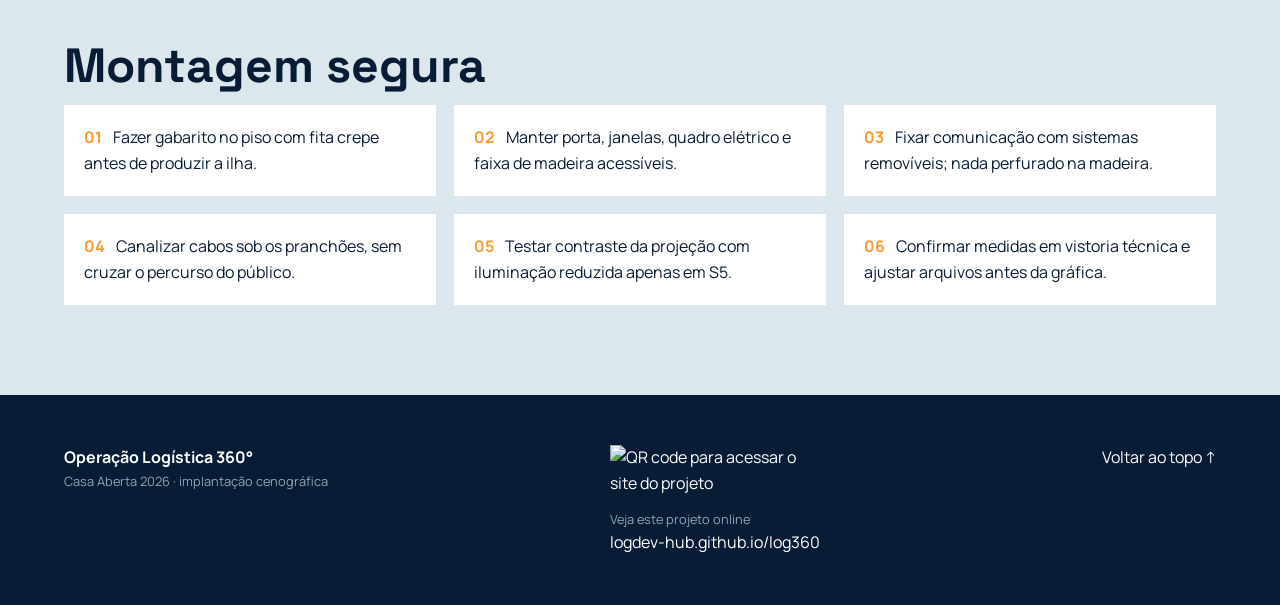
==== commit 3fe09a59: "Update index.html" ====
--- a/index.html
+++ b/index.html
@@ -13,7 +13,7 @@
 </head>
 <body>
   <header class="hero" id="topo">
-    <nav><a class="brand" href="#topo"><span>360°</span> Operação Logística</a><div class="navlinks"><a href="#implantacao">Implantação</a><a href="#areas">Áreas</a><a href="renders.html">Renders</a><a href="#producao">Produção</a><button class="ghost" onclick="window.print()">Exportar PDF</button></div></nav>
+    <nav><a class="brand" href="#topo"><span>360°</span> Operação Logística</a><div class="navlinks"><a href="#implantacao">Implantação</a><a href="#areas">Áreas</a><a href="#producao">Produção</a></div></nav>
     <div class="hero-grid">
       <div><p class="eyebrow">CASA ABERTA 2026 · PROJETO EXECUTIVO</p><h1>Uma sala.<br><em>Uma operação inteira.</em></h1><p class="lede">Cenografia modular para transformar 33,3 m² em um centro de distribuição vivo — do pedido ao território sustentável.</p><div class="chips"><span>5,95 × 5,60 m</span><span>8 estações</span><span>fluxo contínuo</span></div></div>
       <figure class="hero-shot"><img src="assets/images/render-centro-mapa-piso.png" alt="Mapa interativo de rotas aplicado no centro da sala"><figcaption>Visão revisada · mapa de piso 3,20 × 2,40 m · sem maquete</figcaption></figure>
@@ -21,9 +21,9 @@
   </header>
 
   <main>
-    <section class="intro"><div><p class="kicker">01 / CONCEITO</p><h2>Do estoque ao território</h2></div><div><p>O visitante recebe um pedido, localiza itens, monta e confere um kit, escolhe uma rota, calcula impactos e decide o destino reverso. A revisão elimina a maquete: o território migra para um mapa interativo no piso, para as cortinas de S4 e para a parede de fundo S3.</p><p class="note">Diretriz de preservação: retirar cadeiras, mesa docente, computadores, quadros e cartazes. Permanecem a faixa de madeira, cortinas e janelas, portas, armário, infraestrutura e a tela retrátil de S5.</p></div></section>
+    <section class="intro"><div><p class="kicker">01 / CONCEITO</p><h2>Do estoque ao território</h2></div><div><p>A Operação Logística 360° transforma uma sala do Senac em um pequeno centro de distribuição. Ao entrar, o visitante recebe um pedido para cumprir: precisa localizar os itens no estoque, separá-los — o que o mercado chama de <em>picking</em> —, montar um kit, escolher uma rota de entrega, entender o custo e o impacto ambiental dessa escolha e, por fim, decidir o destino das embalagens que sobram, na chamada logística reversa. Em poucos minutos, o visitante vive na prática o caminho completo de um produto: do pedido ao território.</p><p class="note">Toda a montagem é pensada para sair sem deixar marcas: cadeiras, mesa do professor, computadores, quadros e cartazes saem de cena por alguns dias, enquanto a faixa de madeira, as cortinas, as janelas, as portas, o armário e a infraestrutura elétrica da sala são preservados e reaproveitados no cenário.</p></div></section>
 
-    <section id="implantacao" class="dark-section"><div class="section-head"><div><p class="kicker">02 / IMPLANTAÇÃO</p><h2>Planta cotada</h2></div><p>Baseada na planta fornecida. Medidas de mobiliário são de projeto e devem ser confirmadas em vistoria antes da produção final.</p></div>
+    <section id="implantacao" class="dark-section"><div class="section-head"><div><p class="kicker">02 / IMPLANTAÇÃO</p><h2>Planta cotada</h2></div><p>Este desenho mostra como o espaço é dividido entre pontos de operação, mapa central e corredor de circulação — a mesma lógica usada para planejar o layout de um armazém real. Baseada na planta fornecida; medidas de mobiliário são de projeto e devem ser confirmadas em vistoria antes da produção final.</p></div>
       <div class="plan-layout"><div class="plan-card"><svg viewBox="0 0 720 680" role="img" aria-label="Planta esquemática cotada da sala">
         <defs><marker id="arr" markerWidth="8" markerHeight="8" refX="4" refY="4" orient="auto"><path d="M8 4 0 0v8z" fill="#f79a2e"/></marker></defs>
         <path class="room" d="M80 80H590V210H660V600H80Z"/><path class="wood" d="M90 92H580M92 92V588M648 222V590"/>
@@ -43,28 +43,32 @@
       <aside class="metrics"><div><b>33,3 m²</b><span>área bruta aproximada</span></div><div><b>0,90 m</b><span>circulação mínima contínua</span></div><div><b>3,20 × 2,40 m</b><span>mapa central plano</span></div><div><b>10–12</b><span>visitantes por ciclo</span></div><p class="warning">A planta manuscrita apresenta medidas parciais divergentes (5,03 / 5,50 / 5,95 m). A implantação adota o envelope máximo 5,95 × 5,60 m e mantém folgas; validar em campo.</p></aside></div>
     </section>
 
-    <section id="areas" class="areas"><div class="section-head"><div><p class="kicker">03 / ÁREAS</p><h2>Três sistemas, oito estações</h2></div><p>Cada imagem é independente e pode ser aberta em resolução integral.</p></div>
-      <article class="area-card"><a href="assets/images/render-parede-operacional.png" target="_blank"><img src="assets/images/render-parede-operacional.png" alt="Parede operacional com pranchões"></a><div><span class="num">A</span><h3>Parede operacional</h3><p>Dois pranchões de 1,80 × 0,70 × 0,75 m organizam E2 Armazenagem, E3 Picking, E4 Kits e E5 Qualidade.</p><ul><li>12 caixas kraft e colmeia de 9 nichos</li><li>2 bandejas, fichas, etiquetas, balança e embalagens</li><li>1 leitor simbólico + 1 semáforo Arduino</li><li>4 placas modulares de 0,70 × 0,70 m</li></ul></div></article>
-      <article class="area-card reverse"><a href="assets/images/render-centro-mapa-piso.png" target="_blank"><img src="assets/images/render-centro-mapa-piso.png" alt="Mapa interativo plano no centro da sala"></a><div><span class="num">B</span><h3>Centro livre, território no piso</h3><p>Vinil antiderrapante removível de 3,20 × 2,40 m substitui integralmente a maquete, sem mesa ou volume central.</p><ul><li>3 rotas A/B/C, bairros, cliente e coleta reversa</li><li>6 discos Ø 0,40 m: custo, tempo e CO₂</li><li>3 peças móveis baixas de veículos, 0,30 m</li><li>corredor periférico contínuo mínimo de 0,90 m</li></ul></div></article>
-      <article class="area-card"><a href="assets/images/render-cortinas-s4.png" target="_blank"><img src="assets/images/render-cortinas-s4.png" alt="Cortinas de S4 decoradas com narrativa logística"></a><div><span class="num">C</span><h3>S4 · Cortinas territoriais</h3><p>Três kits gráficos removíveis transformam as cortinas em sequência: distribuição, rotas e cidade sustentável.</p><ul><li>3 aplicações de até 1,00 × 1,10 m, segmentadas</li><li>sem cobrir trilhos, barras ou mecanismos</li><li>1 pranchão 1,80 × 0,70 m para E5/E6</li><li>bandejas de rota, miniaturas, cartões e calculadoras</li></ul></div></article>
-      <article class="area-card reverse"><a href="assets/images/render-fundo-s3.png" target="_blank"><img src="assets/images/render-fundo-s3.png" alt="Parede de fundo S3 com logística reversa e resultado"></a><div><span class="num">D</span><h3>S3 · Reversa & resultado</h3><p>A parede do fundo concentra E7 e E8, com leitura à distância e dois pranchões operacionais.</p><ul><li>painel modular de fluxo reverso: 3,60 × 0,90 m</li><li>4 placas ODS de 0,35 × 0,35 m</li><li>4 caixas de triagem e materiais limpos</li><li>placar manual/LED e painel de post-its</li></ul></div></article>
-      <article class="area-card"><a href="assets/images/render-projecao.png" target="_blank"><img src="assets/images/render-projecao.png" alt="Tela de projeção e recepção"></a><div><span class="num">E</span><h3>S5 · Dados & recepção</h3><p>A tela original recebe dashboard 16:9. Um pranchão de 1,80 × 0,70 m concentra a missão inicial.</p><ul><li>projeção 2,00 × 1,13 m, arquivo 1920 × 1080 px</li><li>notebook, cartões, carimbos e crachás</li><li>porta e circulação totalmente livres</li></ul></div></article>
+    <section id="areas" class="areas"><div class="section-head"><div><p class="kicker">03 / ÁREAS</p><h2>Três sistemas, oito estações</h2></div><p>Cinco áreas da sala reproduzem, em escala reduzida, as frentes de um centro de distribuição real. Cada imagem é independente e pode ser aberta em resolução integral.</p></div>
+      <article class="area-card"><a href="assets/images/render-parede-operacional.png" target="_blank"><img src="assets/images/render-parede-operacional.png" alt="Parede operacional com pranchões"></a><div><span class="num">A</span><h3>Parede operacional</h3><p>É aqui que o pedido do visitante ganha vida: dois pranchões concentram quatro estações em sequência — E2 Armazenagem (localizar o item), E3 Picking (separá-lo), E4 Kits (montar o pedido) e E5 Qualidade (conferir tudo antes de seguir).</p><ul><li>12 caixas kraft e colmeia de 9 nichos</li><li>2 bandejas, fichas, etiquetas, balança e embalagens</li><li>1 leitor de QR Code, via notebook, + 1 semáforo Arduino</li><li>4 placas modulares de 0,70 × 0,70 m</li></ul></div></article>
+      <article class="area-card reverse"><a href="assets/images/render-centro-mapa-piso.png" target="_blank"><img src="assets/images/render-centro-mapa-piso.png" alt="Mapa interativo plano no centro da sala"></a><div><span class="num">B</span><h3>Centro livre, território no piso</h3><p>No centro da sala, um grande adesivo de piso substitui uma maquete física e transforma o chão em um mapa de decisão: o visitante escolhe entre três rotas e vê, na hora, como isso muda o custo, o tempo e a emissão de CO₂ da entrega.</p><ul><li>3 rotas A/B/C, bairros, cliente e coleta reversa</li><li>6 discos Ø 0,40 m: custo, tempo e CO₂</li><li>3 peças móveis baixas de veículos, 0,30 m</li><li>corredor periférico contínuo mínimo de 0,90 m</li></ul></div></article>
+      <article class="area-card"><a href="assets/images/render-cortinas-s4.png" target="_blank"><img src="assets/images/render-cortinas-s4.png" alt="Cortinas de S4 decoradas com narrativa logística"></a><div><span class="num">C</span><h3>S4 · Cortinas territoriais</h3><p>As cortinas já existentes na sala ganham três painéis gráficos que contam a história em sequência — do centro de distribuição até a cidade sustentável — reforçando visualmente o caminho que o pedido percorre.</p><ul><li>3 aplicações de até 1,00 × 1,10 m, segmentadas</li><li>sem cobrir trilhos, barras ou mecanismos</li><li>1 pranchão 1,80 × 0,70 m para E5/E6</li><li>bandejas de rota, miniaturas, cartões e calculadoras</li></ul></div></article>
+      <article class="area-card reverse"><a href="assets/images/render-fundo-s3.png" target="_blank"><img src="assets/images/render-fundo-s3.png" alt="Parede de fundo S3 com logística reversa e resultado"></a><div><span class="num">D</span><h3>S3 · Reversa & resultado</h3><p>Aqui o ciclo se fecha: na E7, o visitante decide o que fazer com a embalagem que sobrou — a logística reversa; na E8, os resultados do grupo (rota escolhida, custo, tempo e CO₂) aparecem no placar final, compilados por um notebook.</p><ul><li>painel modular de fluxo reverso: 3,60 × 0,90 m</li><li>4 placas com os Objetivos de Desenvolvimento Sustentável (ODS), 0,35 × 0,35 m</li><li>4 caixas de triagem e materiais limpos</li><li>placar manual/LED e painel de post-its</li></ul></div></article>
+      <article class="area-card"><a href="assets/images/render-projecao.png" target="_blank"><img src="assets/images/render-projecao.png" alt="Tela de projeção e recepção"></a><div><span class="num">E</span><h3>S5 · Dados & recepção</h3><p>É por aqui que tudo começa e termina: a tela já existente na sala, controlada por um notebook, exibe a missão inicial do visitante e, ao final do percurso, o mesmo painel mostra o resultado da operação.</p><ul><li>projeção 2,00 × 1,13 m, arquivo 1920 × 1080 px</li><li>notebook, cartões, carimbos e crachás</li><li>porta e circulação totalmente livres</li></ul></div></article>
     </section>
 
-    <section class="flow"><div><p class="kicker">04 / EXPERIÊNCIA</p><h2>Ritmo de visita</h2></div><ol><li><b>01</b><span>Missão<small>1 min</small></span></li><li><b>02–04</b><span>Operação<small>5 min</small></span></li><li><b>05–06</b><span>Território<small>4 min</small></span></li><li><b>07</b><span>Reversa<small>2 min</small></span></li><li><b>08</b><span>Registro<small>1 min</small></span></li></ol></section>
+    <section class="flow"><div><p class="kicker">04 / EXPERIÊNCIA</p><h2>Ritmo de visita</h2><p>Do início ao fim, o percurso dura cerca de 13 minutos, sempre em fluxo contínuo: enquanto um grupo está na estação 3, outro já pode estar na 6, sem filas paradas.</p></div><ol><li><b>01</b><span>Missão<small>1 min</small></span></li><li><b>02–04</b><span>Operação<small>5 min</small></span></li><li><b>05–06</b><span>Território<small>4 min</small></span></li><li><b>07</b><span>Reversa<small>2 min</small></span></li><li><b>08</b><span>Registro<small>1 min</small></span></li></ol></section>
 
-    <section id="producao" class="production"><div class="section-head"><div><p class="kicker">05 / PRODUÇÃO</p><h2>Mapa de impressos</h2></div><p>O pacote foi refeito no padrão A3 plastificado. <a href="pacote-impressao-a3-v2/index.html" target="_blank"><strong>Abrir arquivos A3 em escala real e imprimir por conjunto →</strong></a></p></div><div class="asset-grid">
-      <a class="asset" href="pacote-impressao-a3-v2/index.html" target="_blank"><span>01</span><h3>Impressão A3 real</h3><p>132 páginas geradas em tamanho A3<br>filtro por espaço e impressão em 100%</p></a>
-      <a class="asset" href="pacote-impressao-a3-v2/MANUAL-DE-MONTAGEM.md" target="_blank"><span>02</span><h3>Manual executivo</h3><p>ordem de colagem, códigos R/C<br>paredes, cortinas, piso e remoção</p></a>
-      <a class="asset" href="pacote-impressao-a3-v2/dimensoes-e-custos.md" target="_blank"><span>03</span><h3>Dimensões & custos</h3><p>quantidade A3 por conjunto<br>estimativa pela tabela fornecida</p></a>
-      <a class="asset" href="assets/print/dashboard-projecao.svg" target="_blank"><span>04</span><h3>Projeção S5</h3><p>1920 × 1080 px · proporção 16:9<br>arquivo digital, não imprimir</p></a>
+    <section id="producao" class="production"><div class="section-head"><div><p class="kicker">05 / PRODUÇÃO</p><h2>Mapa de impressos</h2></div><p>Cada painel gráfico da instalação começa como um estudo vetorial em escala real, depois ajustado e impresso em folhas A3 coloridas e plastificadas. Os oito estudos abaixo mostram o conceito de cada peça — servem para visualizar tamanho, cores e mensagem antes da produção final.</p></div><div class="asset-grid">
+      <a class="asset" href="assets/print/dashboard-projecao.svg" target="_blank"><span>01</span><h3>Dashboard de projeção</h3><p>Tela de abertura e resultado da missão (E1/E8)<br>1920 × 1080 px · arquivo digital</p></a>
+      <a class="asset" href="assets/print/mapa-piso.svg" target="_blank"><span>02</span><h3>Mapa de piso</h3><p>Rotas, bairros e coleta reversa no centro da sala<br>3,20 × 2,40 m</p></a>
+      <a class="asset" href="assets/print/cartoes-missao.svg" target="_blank"><span>03</span><h3>Cartões de missão</h3><p>Pedido entregue ao visitante na entrada (E1)<br>folha A3 · 420 × 297 mm</p></a>
+      <a class="asset" href="assets/print/placas-estacoes.svg" target="_blank"><span>04</span><h3>Placas das estações</h3><p>Numeração e sinalização de cada ponto do percurso<br>2,80 × 0,70 m</p></a>
+      <a class="asset" href="assets/print/graficos-cortinas-s4.svg" target="_blank"><span>05</span><h3>Gráficos das cortinas</h3><p>Sequência visual de distribuição, rotas e cidade (S4)<br>3,00 × 1,10 m</p></a>
+      <a class="asset" href="assets/print/painel-feedback.svg" target="_blank"><span>06</span><h3>Painel de feedback</h3><p>Registro de resultados e aprendizados (E8)<br>0,90 × 1,80 m</p></a>
+      <a class="asset" href="assets/print/faixa-titulo.svg" target="_blank"><span>07</span><h3>Faixa de título</h3><p>Identidade visual de entrada da instalação<br>3,00 × 0,45 m</p></a>
+      <a class="asset" href="assets/print/adesivos-piso.svg" target="_blank"><span>08</span><h3>Adesivos de piso</h3><p>Setas que guiam o fluxo contínuo entre estações<br>6,00 × 0,50 m</p></a>
     </div>
-    <div class="bill"><h3>Lista consolidada</h3><div class="table-wrap"><table><thead><tr><th>Sistema</th><th>Quantidade</th><th>Especificação</th><th>Uso</th></tr></thead><tbody>
-      <tr><td>S2 · Operação</td><td>8 A3</td><td>retrato · montagem 2.376 × 420 mm</td><td>R$ 65,60</td></tr><tr><td>S3 · Reversa/resultado</td><td>24 A3</td><td>paisagem · montagem 3.360 × 891 mm</td><td>R$ 196,80</td></tr><tr><td>S4 · Cortina 1</td><td>6 A3</td><td>retrato · montagem 891 × 840 mm</td><td>R$ 49,20</td></tr><tr><td>S4 · Cortina 2</td><td>6 A3</td><td>retrato · montagem 891 × 840 mm</td><td>R$ 49,20</td></tr><tr><td>S4 · Cortina 3</td><td>6 A3</td><td>retrato · montagem 891 × 840 mm</td><td>R$ 49,20</td></tr><tr><td>S5 · Feedback</td><td>9 A3</td><td>retrato · montagem 891 × 1.260 mm</td><td>R$ 73,80</td></tr><tr><td>Triagem + setas + missão</td><td>9 A3</td><td>peças independentes</td><td>R$ 73,80</td></tr><tr><td>Pacote recomendado</td><td>68 A3</td><td>impressão colorida + plastificação</td><td>R$ 557,60</td></tr><tr><td>Mapa central condicional</td><td>64 A3</td><td>paisagem · montagem 3.360 × 2.376 mm</td><td>R$ 524,80</td></tr>
+    <div class="bill"><h3>Lista consolidada</h3><p>Estimativa de referência para orçamento e planejamento — cada linha corresponde a um conjunto de folhas A3 coloridas e plastificadas.</p><div class="table-wrap"><table><thead><tr><th>Sistema</th><th>Quantidade</th><th>Especificação</th></tr></thead><tbody>
+      <tr><td>S2 · Operação</td><td>8 A3</td><td>retrato · montagem 2.376 × 420 mm</td></tr><tr><td>S3 · Reversa/resultado</td><td>24 A3</td><td>paisagem · montagem 3.360 × 891 mm</td></tr><tr><td>S4 · Cortina 1</td><td>6 A3</td><td>retrato · montagem 891 × 840 mm</td></tr><tr><td>S4 · Cortina 2</td><td>6 A3</td><td>retrato · montagem 891 × 840 mm</td></tr><tr><td>S4 · Cortina 3</td><td>6 A3</td><td>retrato · montagem 891 × 840 mm</td></tr><tr><td>S5 · Feedback</td><td>9 A3</td><td>retrato · montagem 891 × 1.260 mm</td></tr><tr><td>Triagem + setas + missão</td><td>9 A3</td><td>peças independentes</td></tr><tr><td>Pacote recomendado</td><td>68 A3</td><td>impressão colorida + plastificação</td></tr><tr><td>Mapa central condicional</td><td>64 A3</td><td>paisagem · montagem 3.360 × 2.376 mm</td></tr>
     </tbody></table></div></div></section>
 
     <section class="rules"><h2>Montagem segura</h2><div><p><b>01</b> Fazer gabarito no piso com fita crepe antes de produzir a ilha.</p><p><b>02</b> Manter porta, janelas, quadro elétrico e faixa de madeira acessíveis.</p><p><b>03</b> Fixar comunicação com sistemas removíveis; nada perfurado na madeira.</p><p><b>04</b> Canalizar cabos sob os pranchões, sem cruzar o percurso do público.</p><p><b>05</b> Testar contraste da projeção com iluminação reduzida apenas em S5.</p><p><b>06</b> Confirmar medidas em vistoria técnica e ajustar arquivos antes da gráfica.</p></div></section>
   </main>
-  <footer><div><b>Operação Logística 360°</b><span>Casa Aberta 2026 · implantação cenográfica</span></div><a href="#topo">Voltar ao topo ↑</a></footer>
+  <footer><div><b>Operação Logística 360°</b><span>Casa Aberta 2026 · implantação cenográfica</span></div><div class="footer-qr"><img src="assets/images/qrcode-site.svg" alt="QR code para acessar o site do projeto" width="64" height="64"><div><span>Veja este projeto online</span><a href="https://logdev-hub.github.io/log360/" target="_blank" rel="noopener">logdev-hub.github.io/log360</a></div></div><a href="#topo">Voltar ao topo ↑</a></footer>
   <script src="assets/js/app.js"></script>
 </body></html>
